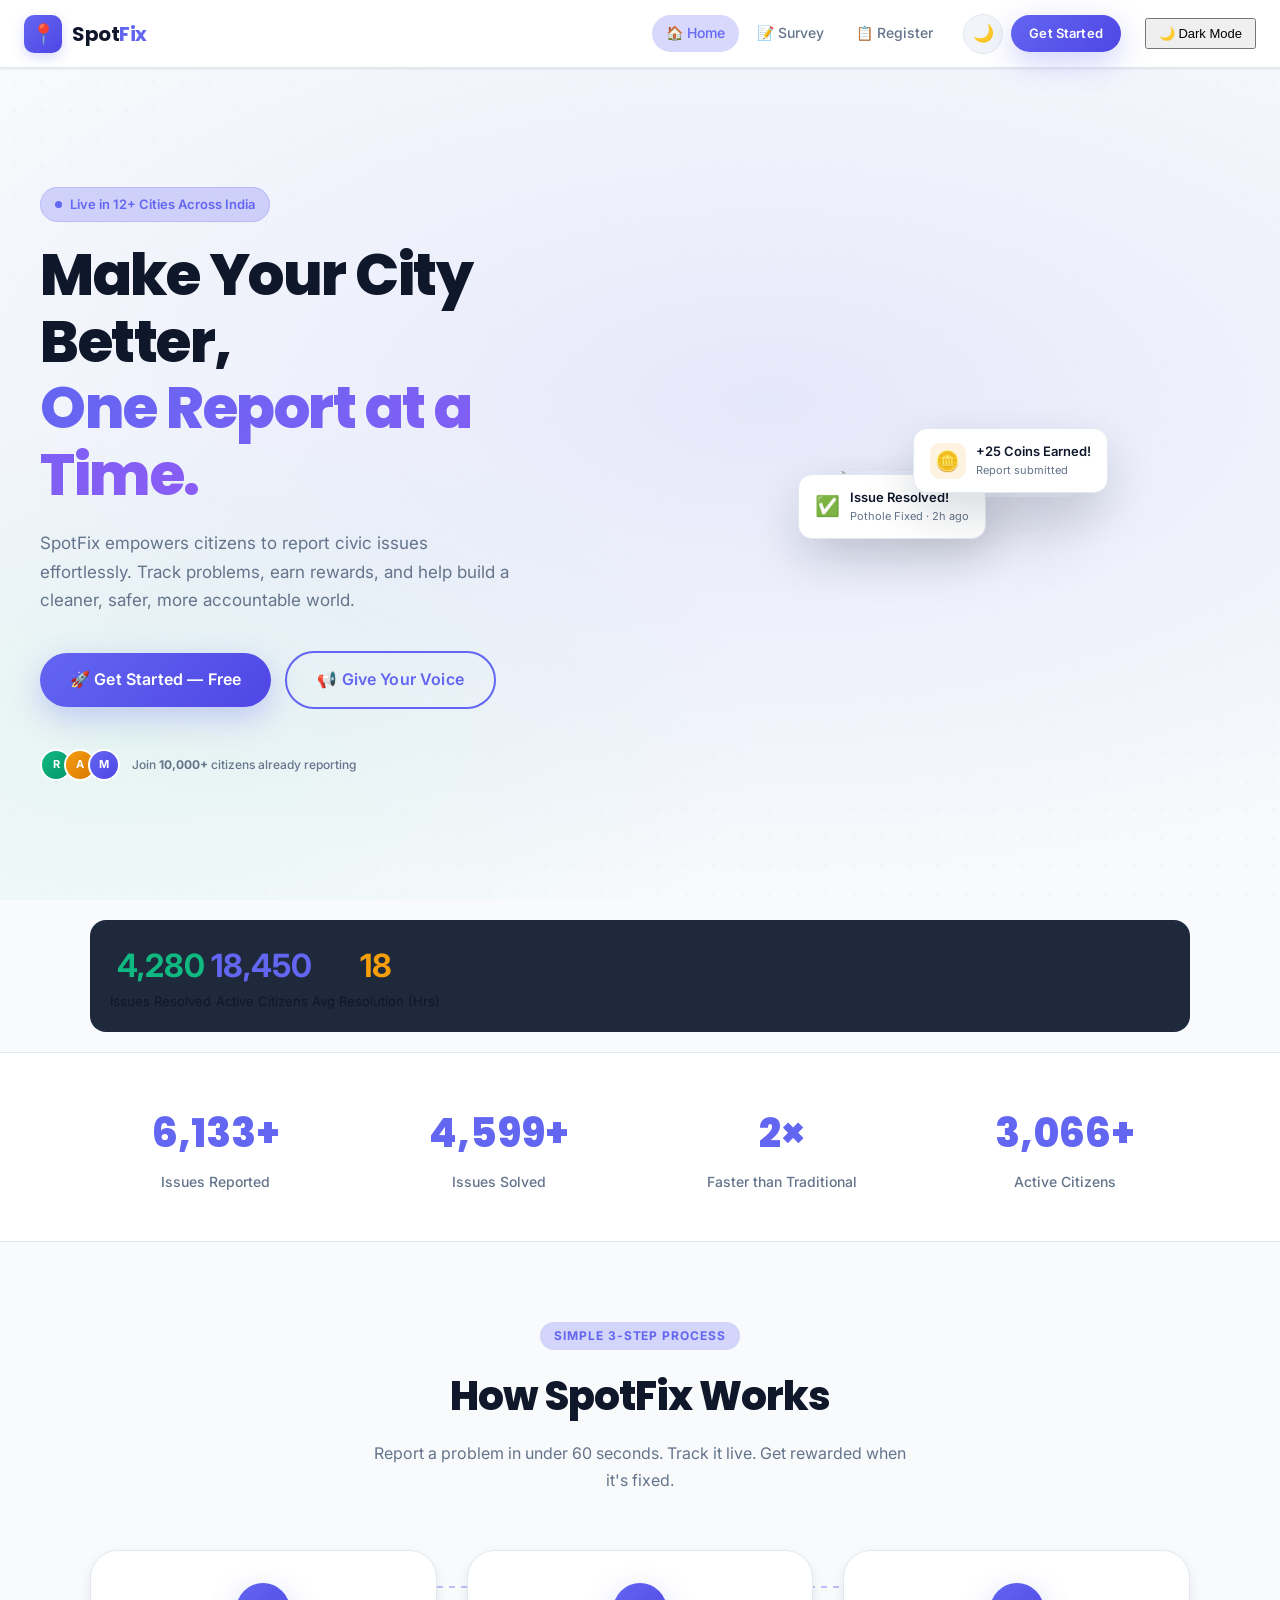
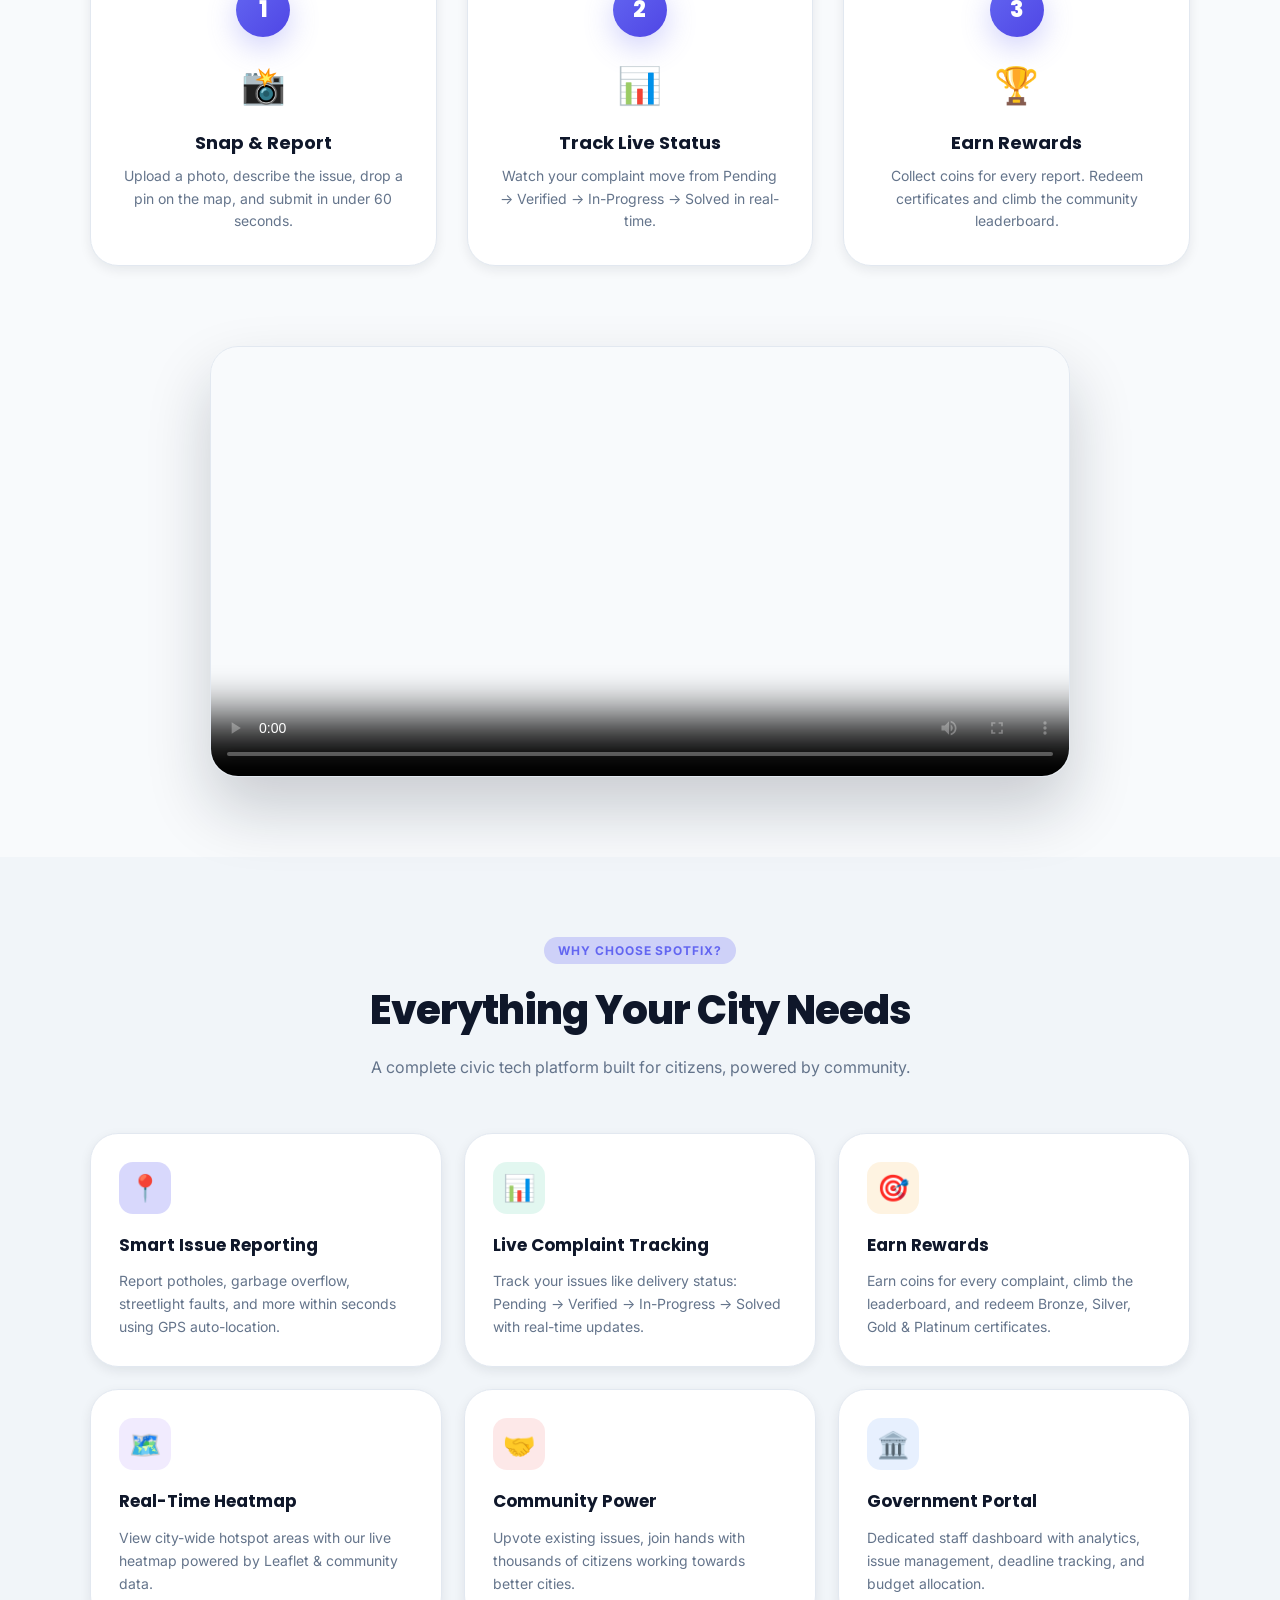
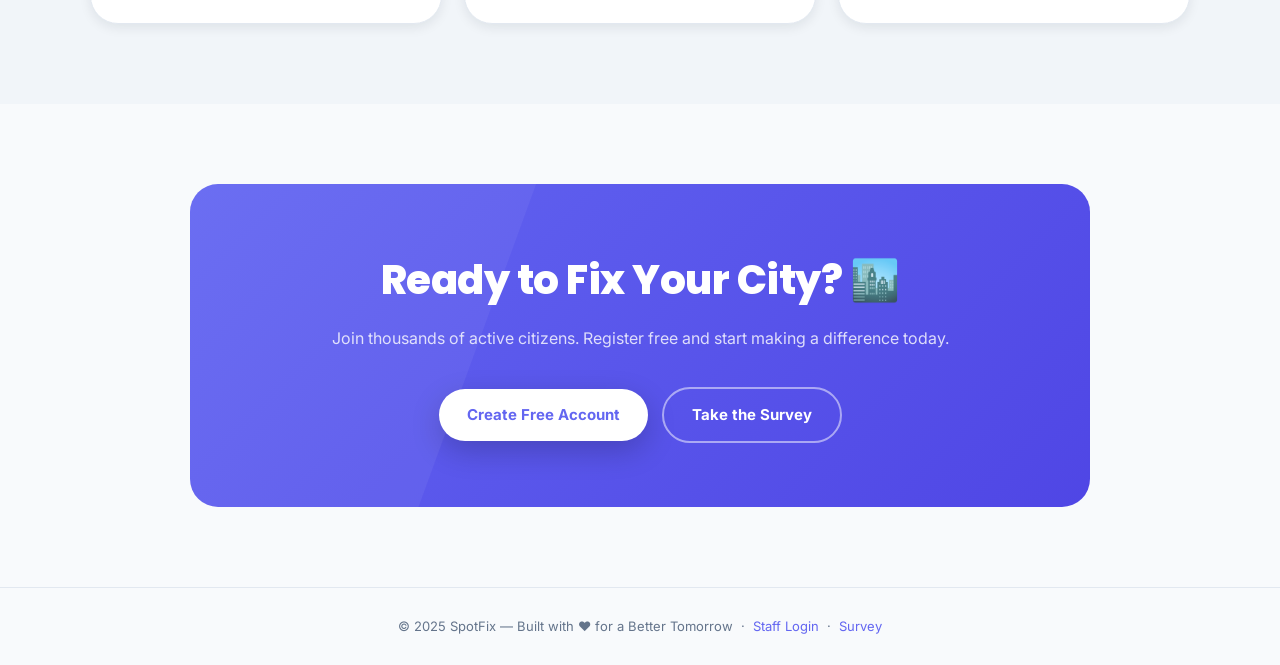
==== spotfix/index.html @ 9baadadb "feat(components): link components.css across main portal pages" ====
<!DOCTYPE html>
<html lang="en" data-theme="light">
<head>
<meta charset="UTF-8">
<meta name="viewport" content="width=device-width, initial-scale=1.0">
<title>SpotFix – Together We Fix Our City</title>
<meta name="description" content="SpotFix empowers citizens to report civic issues, track progress, earn rewards, and help build a cleaner, safer, more accountable city.">
<link rel="stylesheet" href="style.css">
<style>
/* ===== LANDING PAGE SPECIFIC ===== */

/* Hero */
.hero {
  min-height: calc(100vh - var(--nav-h));
  display: flex;
  align-items: center;
  position: relative;
  overflow: hidden;
  padding: 60px 24px;
}

.hero-bg {
  position: absolute;
  inset: 0;
  background: radial-gradient(ellipse 80% 60% at 60% 40%, rgba(99,102,241,0.12), transparent),
              radial-gradient(ellipse 50% 40% at 10% 80%, rgba(16,185,129,0.08), transparent);
  pointer-events: none;
}

.hero-grid-dots {
  position: absolute;
  inset: 0;
  background-image: radial-gradient(var(--border) 1px, transparent 1px);
  background-size: 28px 28px;
  opacity: 0.5;
  pointer-events: none;
}

.hero-inner {
  max-width: 1200px;
  margin: 0 auto;
  display: grid;
  grid-template-columns: 1fr 1fr;
  gap: 60px;
  align-items: center;
  width: 100%;
  position: relative;
  z-index: 1;
}

.hero-badge {
  display: inline-flex;
  align-items: center;
  gap: 8px;
  padding: 6px 14px;
  border-radius: var(--r-full);
  background: var(--primary-glow);
  color: var(--primary);
  font-size: 13px;
  font-weight: 600;
  margin-bottom: 20px;
  border: 1px solid rgba(99,102,241,0.2);
}

.hero-badge .dot {
  width: 7px;
  height: 7px;
  border-radius: 50%;
  background: var(--primary);
  animation: pulse-ring 2s infinite;
}

.hero-title {
  font-family: 'Poppins', sans-serif;
  font-size: clamp(36px, 5vw, 58px);
  font-weight: 800;
  line-height: 1.15;
  color: var(--text);
  letter-spacing: -1.5px;
  margin-bottom: 20px;
}

.hero-title .highlight {
  background: linear-gradient(135deg, var(--primary), #8b5cf6);
  -webkit-background-clip: text;
  -webkit-text-fill-color: transparent;
  background-clip: text;
}

.hero-desc {
  font-size: 17px;
  color: var(--text-muted);
  line-height: 1.7;
  max-width: 480px;
  margin-bottom: 36px;
}

.hero-actions {
  display: flex;
  align-items: center;
  gap: 14px;
  flex-wrap: wrap;
}

.hero-social {
  display: flex;
  align-items: center;
  gap: 12px;
  margin-top: 40px;
}

.hero-social-label {
  font-size: 12px;
  color: var(--text-muted);
  font-weight: 500;
}

.hero-avatars {
  display: flex;
}

.hero-avatars span {
  width: 32px;
  height: 32px;
  border-radius: 50%;
  border: 2px solid var(--card);
  background: linear-gradient(135deg, var(--primary), #8b5cf6);
  margin-left: -8px;
  display: flex;
  align-items: center;
  justify-content: center;
  font-size: 11px;
  font-weight: 700;
  color: white;
}

.hero-avatars span:first-child { margin-left: 0; background: linear-gradient(135deg, #10b981, #059669); }
.hero-avatars span:nth-child(2) { background: linear-gradient(135deg, #f59e0b, #d97706); }
.hero-avatars span:nth-child(3) { background: linear-gradient(135deg, var(--primary), #4f46e5); }

/* Hero Visual */
.hero-visual {
  display: flex;
  align-items: center;
  justify-content: center;
  position: relative;
}

.hero-img-wrap {
  animation: float 5s ease-in-out infinite;
  position: relative;
}

.hero-img-wrap img {
  width: 100%;
  max-width: 420px;
  border-radius: var(--r-xl);
  box-shadow: var(--shadow-xl);
  display: block;
}

.hero-card-float {
  position: absolute;
  background: var(--card);
  border-radius: var(--r-md);
  padding: 12px 16px;
  box-shadow: var(--shadow-lg);
  border: 1px solid var(--border);
  display: flex;
  align-items: center;
  gap: 10px;
  font-size: 13px;
  font-weight: 600;
  color: var(--text);
  white-space: nowrap;
}

.hero-card-float.card-1 {
  top: 12%;
  left: -14%;
  animation: float 4s ease-in-out infinite 0.5s;
}

.hero-card-float.card-2 {
  bottom: 16%;
  right: -12%;
  animation: float 4.5s ease-in-out infinite 1s;
}

.hero-card-float .badge-dot {
  width: 8px;
  height: 8px;
  border-radius: 50%;
}

/* Stats Band */
.stats-band {
  background: var(--card);
  border-top: 1px solid var(--border);
  border-bottom: 1px solid var(--border);
  padding: 48px 24px;
}

.stats-band-inner {
  max-width: 1100px;
  margin: 0 auto;
  display: grid;
  grid-template-columns: repeat(4, 1fr);
  gap: 32px;
  text-align: center;
}

.stat-item h2 {
  font-family: 'Poppins', sans-serif;
  font-size: 40px;
  font-weight: 800;
  color: var(--primary);
  margin-bottom: 6px;
}

.stat-item p {
  font-size: 14px;
  color: var(--text-muted);
  font-weight: 500;
}

/* How It Works */
.section {
  padding: 80px 24px;
}

.section-inner {
  max-width: 1100px;
  margin: 0 auto;
}

.section-tag {
  display: inline-block;
  padding: 4px 14px;
  background: var(--primary-glow);
  color: var(--primary);
  font-size: 12px;
  font-weight: 700;
  text-transform: uppercase;
  letter-spacing: 0.08em;
  border-radius: var(--r-full);
  margin-bottom: 14px;
}

.section-title {
  font-family: 'Poppins', sans-serif;
  font-size: clamp(28px, 4vw, 40px);
  font-weight: 800;
  color: var(--text);
  letter-spacing: -1px;
  margin-bottom: 12px;
}

.section-sub {
  font-size: 16px;
  color: var(--text-muted);
  max-width: 540px;
  line-height: 1.7;
}

/* Steps */
.steps-grid {
  display: grid;
  grid-template-columns: repeat(3, 1fr);
  gap: 30px;
  margin-top: 56px;
  position: relative;
}

.steps-grid::before {
  content: '';
  position: absolute;
  top: 36px;
  left: calc(16.66% + 20px);
  right: calc(16.66% + 20px);
  height: 2px;
  background: repeating-linear-gradient(90deg, var(--primary) 0, var(--primary) 6px, transparent 6px, transparent 12px);
  opacity: 0.4;
}

.step-card {
  background: var(--card);
  border: 1px solid var(--border);
  border-radius: var(--r-xl);
  padding: 32px 28px;
  text-align: center;
  box-shadow: var(--shadow-sm);
  position: relative;
  transition: all var(--normal) var(--ease);
}

.step-card:hover {
  transform: translateY(-6px);
  box-shadow: var(--shadow-md);
  border-color: var(--primary);
}

.step-num {
  width: 54px;
  height: 54px;
  border-radius: 50%;
  background: linear-gradient(135deg, var(--primary), var(--primary-dark));
  color: white;
  font-family: 'Poppins', sans-serif;
  font-size: 22px;
  font-weight: 800;
  display: flex;
  align-items: center;
  justify-content: center;
  margin: 0 auto 20px;
  box-shadow: var(--shadow-primary);
}

.step-icon {
  font-size: 36px;
  margin-bottom: 14px;
}

.step-card h3 {
  font-family: 'Poppins', sans-serif;
  font-size: 18px;
  font-weight: 700;
  color: var(--text);
  margin-bottom: 8px;
}

.step-card p {
  font-size: 14px;
  color: var(--text-muted);
  line-height: 1.6;
}

/* Features */
.features-bg {
  background: var(--bg-2);
}

.features-grid {
  display: grid;
  grid-template-columns: repeat(3, 1fr);
  gap: 22px;
  margin-top: 52px;
}

.feature-card {
  background: var(--card);
  border: 1px solid var(--border);
  border-radius: var(--r-xl);
  padding: 28px;
  box-shadow: var(--shadow-sm);
  transition: all var(--normal) var(--ease);
}

.feature-card:hover {
  transform: translateY(-4px);
  box-shadow: var(--shadow-md);
  border-color: var(--primary);
}

.feature-icon {
  width: 52px;
  height: 52px;
  border-radius: var(--r-md);
  display: flex;
  align-items: center;
  justify-content: center;
  font-size: 26px;
  margin-bottom: 18px;
  background: var(--primary-glow);
}

.feature-card:nth-child(2) .feature-icon { background: var(--success-bg); }
.feature-card:nth-child(3) .feature-icon { background: var(--warning-bg); }
.feature-card:nth-child(4) .feature-icon { background: rgba(139,92,246,0.12); }
.feature-card:nth-child(5) .feature-icon { background: var(--danger-bg); }
.feature-card:nth-child(6) .feature-icon { background: var(--info-bg); }

.feature-card h3 {
  font-family: 'Poppins', sans-serif;
  font-size: 17px;
  font-weight: 700;
  color: var(--text);
  margin-bottom: 10px;
}

.feature-card p {
  font-size: 14px;
  color: var(--text-muted);
  line-height: 1.65;
}

/* CTA Section */
.cta-section {
  padding: 80px 24px;
}

.cta-box {
  max-width: 900px;
  margin: 0 auto;
  background: linear-gradient(135deg, var(--primary), var(--primary-dark));
  border-radius: var(--r-xl);
  padding: 64px 48px;
  text-align: center;
  position: relative;
  overflow: hidden;
}

.cta-box::before {
  content: '';
  position: absolute;
  top: -50%;
  left: -30%;
  width: 60%;
  height: 200%;
  background: rgba(255,255,255,0.05);
  transform: rotate(20deg);
}

.cta-box h2 {
  font-family: 'Poppins', sans-serif;
  font-size: clamp(26px, 4vw, 40px);
  font-weight: 800;
  color: white;
  margin-bottom: 14px;
  letter-spacing: -0.5px;
}

.cta-box p {
  font-size: 16px;
  color: rgba(255,255,255,0.8);
  margin-bottom: 36px;
}

.cta-btns {
  display: flex;
  align-items: center;
  justify-content: center;
  gap: 14px;
  flex-wrap: wrap;
}

.cta-btn-white {
  background: white;
  color: var(--primary);
  padding: 14px 28px;
  border-radius: var(--r-full);
  font-size: 15px;
  font-weight: 700;
  text-decoration: none;
  transition: all var(--normal) var(--ease);
  box-shadow: 0 10px 30px rgba(0,0,0,0.2);
}

.cta-btn-white:hover {
  transform: translateY(-3px);
  box-shadow: 0 16px 40px rgba(0,0,0,0.3);
}

.cta-btn-outline-white {
  background: transparent;
  color: white;
  padding: 14px 28px;
  border-radius: var(--r-full);
  font-size: 15px;
  font-weight: 700;
  text-decoration: none;
  border: 2px solid rgba(255,255,255,0.5);
  transition: all var(--normal) var(--ease);
}

.cta-btn-outline-white:hover {
  background: rgba(255,255,255,0.15);
  border-color: white;
  transform: translateY(-3px);
}

/* Video section */
.video-section {
  padding: 0 24px 80px;
}

.video-wrap {
  max-width: 860px;
  margin: 0 auto;
  border-radius: var(--r-xl);
  overflow: hidden;
  box-shadow: var(--shadow-xl);
  border: 1px solid var(--border);
  position: relative;
}

.video-wrap video {
  width: 100%;
  display: block;
}

@media (max-width: 900px) {
  .hero-inner { grid-template-columns: 1fr; gap: 40px; text-align: center; }
  .hero-desc { margin: 0 auto 36px; }
  .hero-actions { justify-content: center; }
  .hero-social { justify-content: center; }
  .hero-card-float { display: none; }
  .stats-band-inner { grid-template-columns: repeat(2, 1fr); }
  .steps-grid { grid-template-columns: 1fr; }
  .steps-grid::before { display: none; }
  .features-grid { grid-template-columns: 1fr 1fr; }
  .cta-box { padding: 40px 24px; }
}

@media (max-width: 600px) {
  .stats-band-inner { grid-template-columns: 1fr 1fr; gap: 20px; }
  .features-grid { grid-template-columns: 1fr; }
  .section { padding: 56px 16px; }
}
</style>
  <link rel="stylesheet" href="assets/css/toast.css">
  <link rel="stylesheet" href="assets/css/components.css">
</head>
<body>

<!-- ========== NAVBAR ========== -->
<nav class="sf-nav">
  <a href="index.html" class="sf-nav__logo">
    <div class="sf-nav__logo-icon">📍</div>
    <div class="sf-nav__logo-text">Spot<span>Fix</span></div>
  </a>

  <ul class="sf-nav__links">
    <li><a href="index.html" class="active">🏠 Home</a></li>
    <li><a href="survey.html">📝 Survey</a></li>
    <li><a href="registration.html">📋 Register</a></li>
  </ul>

  <div class="sf-nav__actions">
    <button class="sf-nav__theme" onclick="toggleTheme()" title="Toggle dark mode" id="themeBtn">🌙</button>
    <a href="registration.html" class="sf-btn sf-btn-primary" style="padding:8px 18px;font-size:13px;">Get Started</a>
  </div>

  <button class="sf-nav__hamburger" onclick="toggleMobileNav()" id="hamburger">
    <span></span><span></span><span></span>
  </button>
<button id="spotfix-theme-btn" class="btn btn-ghost" style="padding:6px 12px; font-size:13px; margin-left:8px;" aria-label="Toggle theme">🌙 Dark Mode</button>
</nav>

<div class="sf-mobile-nav" id="mobileNav">
  <a href="index.html">🏠 Home</a>
  <a href="survey.html">📝 Survey</a>
  <a href="registration.html">📋 Register</a>
  <a href="staff_login.html">👨‍💼 Staff Login</a>
</div>

<!-- ========== HERO ========== -->
<section class="hero">
  <div class="hero-bg"></div>
  <div class="hero-grid-dots"></div>

  <div class="hero-inner">
    <div class="hero-text sf-anim-slide">
      <div class="hero-badge">
        <span class="dot"></span>
        Live in 12+ Cities Across India
      </div>

      <h1 class="hero-title">
        Make Your City Better,<br>
        <span class="highlight">One Report at a Time.</span>
      </h1>

      <p class="hero-desc">
        SpotFix empowers citizens to report civic issues effortlessly.
        Track problems, earn rewards, and help build a cleaner, safer,
        more accountable world.
      </p>

      <div class="hero-actions">
        <a href="registration.html" class="sf-btn sf-btn-primary sf-btn-lg">
          🚀 Get Started — Free
        </a>
        <a href="survey.html" class="sf-btn sf-btn-outline sf-btn-lg">
          📢 Give Your Voice
        </a>
      </div>

      <div class="hero-social">
        <div class="hero-avatars">
          <span>R</span><span>A</span><span>M</span>
        </div>
        <span class="hero-social-label">Join <b>10,000+</b> citizens already reporting</span>
      </div>
    </div>

    <div class="hero-visual sf-anim-fade">
      <div class="hero-img-wrap">
        <img src="logo.png" alt="SpotFix – Civic Issue Reporting">

        <div class="hero-card-float card-1">
          <span style="font-size:20px">✅</span>
          <div>
            <div>Issue Resolved!</div>
            <div style="font-size:11px;color:var(--text-muted);font-weight:400">Pothole Fixed · 2h ago</div>
          </div>
        </div>

        <div class="hero-card-float card-2">
          <div style="background:var(--warning-bg);width:36px;height:36px;border-radius:10px;display:flex;align-items:center;justify-content:center;font-size:20px">🪙</div>
          <div>
            <div>+25 Coins Earned!</div>
            <div style="font-size:11px;color:var(--text-muted);font-weight:400">Report submitted</div>
          </div>
        </div>
      </div>
    </div>
  </div>
</section>

  <div style="background:var(--card-bg, #1e293b); color:var(--text, #fff); padding:20px; border-radius:16px; margin:20px auto; max-width:1100px; display:flex; justify:space-around; text-align:center;">
    <div><h3 id="stat-fixed-count" style="font-size:32px; color:#10b981; margin:0;">0</h3><p style="margin:0; font-size:13px;">Issues Resolved</p></div>
    <div><h3 id="stat-active-users" style="font-size:32px; color:#6366f1; margin:0;">0</h3><p style="margin:0; font-size:13px;">Active Citizens</p></div>
    <div><h3 id="stat-avg-hours" style="font-size:32px; color:#f59e0b; margin:0;">0</h3><p style="margin:0; font-size:13px;">Avg Resolution (Hrs)</p></div>
  </div>

<!-- ========== STATS BAND ========== -->
<div class="stats-band">
  <div class="stats-band-inner">
    <div class="stat-item">
      <h2 id="ctr1">0+</h2>
      <p>Issues Reported</p>
    </div>
    <div class="stat-item">
      <h2 id="ctr2">0+</h2>
      <p>Issues Solved</p>
    </div>
    <div class="stat-item">
      <h2 id="ctr3">0×</h2>
      <p>Faster than Traditional</p>
    </div>
    <div class="stat-item">
      <h2 id="ctr4">0+</h2>
      <p>Active Citizens</p>
    </div>
  </div>
</div>

<!-- ========== HOW IT WORKS ========== -->
<section class="section">
  <div class="section-inner">
    <div class="text-center mb-8">
      <span class="section-tag">Simple 3-Step Process</span>
      <h2 class="section-title" style="text-align:center">How SpotFix Works</h2>
      <p class="section-sub" style="margin:0 auto;text-align:center">Report a problem in under 60 seconds. Track it live. Get rewarded when it's fixed.</p>
    </div>

    <div class="steps-grid sf-stagger">
      <div class="step-card sf-anim-slide">
        <div class="step-num">1</div>
        <div class="step-icon">📸</div>
        <h3>Snap & Report</h3>
        <p>Upload a photo, describe the issue, drop a pin on the map, and submit in under 60 seconds.</p>
      </div>
      <div class="step-card sf-anim-slide">
        <div class="step-num">2</div>
        <div class="step-icon">📊</div>
        <h3>Track Live Status</h3>
        <p>Watch your complaint move from Pending → Verified → In-Progress → Solved in real-time.</p>
      </div>
      <div class="step-card sf-anim-slide">
        <div class="step-num">3</div>
        <div class="step-icon">🏆</div>
        <h3>Earn Rewards</h3>
        <p>Collect coins for every report. Redeem certificates and climb the community leaderboard.</p>
      </div>
    </div>
  </div>
</section>

<!-- ========== VIDEO ========== -->
<div class="video-section">
  <div class="video-wrap">
    <video src="video.mp4" controls poster="logo.png"></video>
  </div>
</div>

<!-- ========== FEATURES ========== -->
<section class="section features-bg">
  <div class="section-inner">
    <div class="text-center mb-8">
      <span class="section-tag">Why Choose SpotFix?</span>
      <h2 class="section-title" style="text-align:center">Everything Your City Needs</h2>
      <p class="section-sub" style="margin:0 auto;text-align:center">A complete civic tech platform built for citizens, powered by community.</p>
    </div>

    <div class="features-grid sf-stagger">
      <div class="feature-card sf-anim-slide">
        <div class="feature-icon">📍</div>
        <h3>Smart Issue Reporting</h3>
        <p>Report potholes, garbage overflow, streetlight faults, and more within seconds using GPS auto-location.</p>
      </div>
      <div class="feature-card sf-anim-slide">
        <div class="feature-icon">📊</div>
        <h3>Live Complaint Tracking</h3>
        <p>Track your issues like delivery status: Pending → Verified → In-Progress → Solved with real-time updates.</p>
      </div>
      <div class="feature-card sf-anim-slide">
        <div class="feature-icon">🎯</div>
        <h3>Earn Rewards</h3>
        <p>Earn coins for every complaint, climb the leaderboard, and redeem Bronze, Silver, Gold & Platinum certificates.</p>
      </div>
      <div class="feature-card sf-anim-slide">
        <div class="feature-icon">🗺️</div>
        <h3>Real-Time Heatmap</h3>
        <p>View city-wide hotspot areas with our live heatmap powered by Leaflet & community data.</p>
      </div>
      <div class="feature-card sf-anim-slide">
        <div class="feature-icon">🤝</div>
        <h3>Community Power</h3>
        <p>Upvote existing issues, join hands with thousands of citizens working towards better cities.</p>
      </div>
      <div class="feature-card sf-anim-slide">
        <div class="feature-icon">🏛️</div>
        <h3>Government Portal</h3>
        <p>Dedicated staff dashboard with analytics, issue management, deadline tracking, and budget allocation.</p>
      </div>
    </div>
  </div>
</section>

<!-- ========== CTA ========== -->
<section class="cta-section">
  <div class="cta-box">
    <h2>Ready to Fix Your City? 🏙️</h2>
    <p>Join thousands of active citizens. Register free and start making a difference today.</p>
    <div class="cta-btns">
      <a href="registration.html" class="cta-btn-white">Create Free Account</a>
      <a href="survey.html" class="cta-btn-outline-white">Take the Survey</a>
    </div>
  </div>
</section>

<!-- ========== FOOTER ========== -->
<footer class="sf-footer">
  <p>© 2025 SpotFix — Built with ❤️ for a Better Tomorrow &nbsp;·&nbsp;
  <a href="staff_login.html">Staff Login</a> &nbsp;·&nbsp;
  <a href="survey.html">Survey</a>
  </p>
</footer>

<!-- ========== TOAST CONTAINER ========== -->
<div id="sf-toast-container"></div>

<script>
/* ---- Theme ---- */
(function() {
  const saved = localStorage.getItem('sf_theme') || 'light';
  document.documentElement.setAttribute('data-theme', saved);
  document.getElementById('themeBtn').textContent = saved === 'dark' ? '☀️' : '🌙';
})();

function toggleTheme() {
  const html = document.documentElement;
  const current = html.getAttribute('data-theme');
  const next = current === 'dark' ? 'light' : 'dark';
  html.setAttribute('data-theme', next);
  localStorage.setItem('sf_theme', next);
  document.getElementById('themeBtn').textContent = next === 'dark' ? '☀️' : '🌙';
}

/* ---- Mobile Nav ---- */
function toggleMobileNav() {
  document.getElementById('mobileNav').classList.toggle('open');
}

/* ---- Animated Counter ---- */
function animateCount(el, target, suffix, duration = 1800) {
  let start = 0;
  const step = target / (duration / 16);
  const timer = setInterval(() => {
    start += step;
    if (start >= target) { start = target; clearInterval(timer); }
    el.textContent = Math.floor(start).toLocaleString() + suffix;
  }, 16);
}

const targets = [
  { id: 'ctr1', val: 10000, suffix: '+' },
  { id: 'ctr2', val: 7500,  suffix: '+' },
  { id: 'ctr3', val: 3.5,   suffix: '×' },
  { id: 'ctr4', val: 5000,  suffix: '+' },
];

const observer = new IntersectionObserver(entries => {
  entries.forEach(e => {
    if (e.isIntersecting) {
      targets.forEach(t => {
        const el = document.getElementById(t.id);
        if (el) animateCount(el, t.val, t.suffix);
      });
      observer.disconnect();
    }
  });
}, { threshold: 0.3 });

const statsEl = document.querySelector('.stats-band');
if (statsEl) observer.observe(statsEl);
</script>
  <script src="assets/js/toast.js"></script>
  <script src="assets/js/theme-toggle.js"></script>
  <script src="assets/js/analytics-widget.js"></script>
</body>
</html>
---- spotfix/style.css ----
/* ============================================================
   SPOTFIX — GLOBAL DESIGN SYSTEM
   style.css — shared across ALL pages
   ============================================================ */

/* ---------- GOOGLE FONTS ---------- */
@import url('https://fonts.googleapis.com/css2?family=Inter:wght@300;400;500;600;700;800&family=Poppins:wght@400;600;700;800&display=swap');

/* ---------- DESIGN TOKENS ---------- */
:root {
  /* Brand Colors */
  --primary: #6366f1;
  --primary-dark: #4f46e5;
  --primary-light: #818cf8;
  --primary-glow: rgba(99, 102, 241, 0.25);

  /* Semantic Colors */
  --success: #10b981;
  --success-bg: rgba(16,185,129,0.12);
  --warning: #f59e0b;
  --warning-bg: rgba(245,158,11,0.12);
  --danger: #ef4444;
  --danger-bg: rgba(239,68,68,0.12);
  --info: #3b82f6;
  --info-bg: rgba(59,130,246,0.12);

  /* Status Colors */
  --status-pending: #f59e0b;
  --status-verified: #3b82f6;
  --status-inprogress: #8b5cf6;
  --status-solved: #10b981;

  /* Light Mode Surfaces */
  --bg: #f8fafc;
  --bg-2: #f1f5f9;
  --card: #ffffff;
  --card-2: #f8fafc;
  --border: #e2e8f0;
  --border-2: #cbd5e1;

  /* Light Mode Text */
  --text: #0f172a;
  --text-2: #334155;
  --text-muted: #64748b;
  --text-subtle: #94a3b8;

  /* Shadows */
  --shadow-xs: 0 1px 3px rgba(15,23,42,0.06), 0 1px 2px rgba(15,23,42,0.04);
  --shadow-sm: 0 4px 12px rgba(15,23,42,0.08);
  --shadow-md: 0 8px 24px rgba(15,23,42,0.12);
  --shadow-lg: 0 20px 48px rgba(15,23,42,0.16);
  --shadow-xl: 0 32px 64px rgba(15,23,42,0.2);
  --shadow-primary: 0 10px 30px rgba(99,102,241,0.3);

  /* Border Radius */
  --r-sm: 8px;
  --r-md: 14px;
  --r-lg: 20px;
  --r-xl: 28px;
  --r-full: 9999px;

  /* Spacing */
  --nav-h: 68px;

  /* Transitions */
  --ease: cubic-bezier(0.4, 0, 0.2, 1);
  --fast: 150ms;
  --normal: 250ms;
  --slow: 400ms;
}

/* ---------- DARK MODE TOKENS ---------- */
[data-theme="dark"] {
  --bg: #0f172a;
  --bg-2: #1e293b;
  --card: #1e293b;
  --card-2: #263244;
  --border: #334155;
  --border-2: #475569;

  --text: #f1f5f9;
  --text-2: #e2e8f0;
  --text-muted: #94a3b8;
  --text-subtle: #64748b;

  --shadow-xs: 0 1px 3px rgba(0,0,0,0.3);
  --shadow-sm: 0 4px 12px rgba(0,0,0,0.4);
  --shadow-md: 0 8px 24px rgba(0,0,0,0.5);
  --shadow-lg: 0 20px 48px rgba(0,0,0,0.6);
  --shadow-xl: 0 32px 64px rgba(0,0,0,0.7);
}

/* ---------- RESET & BASE ---------- */
*, *::before, *::after {
  box-sizing: border-box;
  margin: 0;
  padding: 0;
}

html {
  scroll-behavior: smooth;
}

body {
  font-family: 'Inter', sans-serif;
  background: var(--bg);
  color: var(--text);
  line-height: 1.6;
  transition: background var(--normal) var(--ease), color var(--normal) var(--ease);
  -webkit-font-smoothing: antialiased;
}

/* ---------- NAVBAR ---------- */
.sf-nav {
  position: sticky;
  top: 0;
  z-index: 900;
  height: var(--nav-h);
  background: var(--card);
  border-bottom: 1px solid var(--border);
  box-shadow: var(--shadow-xs);
  display: flex;
  align-items: center;
  padding: 0 24px;
  gap: 16px;
  backdrop-filter: blur(12px);
  transition: background var(--normal) var(--ease);
}

.sf-nav__logo {
  display: flex;
  align-items: center;
  gap: 10px;
  text-decoration: none;
  flex-shrink: 0;
}

.sf-nav__logo-icon {
  width: 38px;
  height: 38px;
  background: linear-gradient(135deg, var(--primary), var(--primary-dark));
  border-radius: 10px;
  display: flex;
  align-items: center;
  justify-content: center;
  font-size: 20px;
  color: white;
  box-shadow: 0 4px 12px var(--primary-glow);
}

.sf-nav__logo-text {
  font-family: 'Poppins', sans-serif;
  font-weight: 700;
  font-size: 20px;
  color: var(--text);
  letter-spacing: -0.5px;
}

.sf-nav__logo-text span {
  color: var(--primary);
}

.sf-nav__links {
  display: flex;
  align-items: center;
  gap: 4px;
  margin-left: auto;
  list-style: none;
}

.sf-nav__links a {
  display: flex;
  align-items: center;
  gap: 6px;
  padding: 7px 14px;
  border-radius: var(--r-full);
  text-decoration: none;
  font-size: 14px;
  font-weight: 500;
  color: var(--text-muted);
  transition: all var(--normal) var(--ease);
  white-space: nowrap;
}

.sf-nav__links a:hover {
  background: var(--bg-2);
  color: var(--text);
}

.sf-nav__links a.active {
  background: var(--primary-glow);
  color: var(--primary);
}

.sf-nav__actions {
  display: flex;
  align-items: center;
  gap: 8px;
  flex-shrink: 0;
}

/* Notification Bell */
.sf-nav__bell {
  position: relative;
  width: 40px;
  height: 40px;
  border-radius: var(--r-full);
  background: var(--bg-2);
  border: 1px solid var(--border);
  display: flex;
  align-items: center;
  justify-content: center;
  cursor: pointer;
  font-size: 17px;
  transition: all var(--normal) var(--ease);
}

.sf-nav__bell:hover {
  background: var(--border);
}

.sf-nav__badge {
  position: absolute;
  top: -4px;
  right: -4px;
  width: 18px;
  height: 18px;
  background: var(--danger);
  border-radius: var(--r-full);
  font-size: 10px;
  font-weight: 700;
  color: white;
  display: flex;
  align-items: center;
  justify-content: center;
  border: 2px solid var(--card);
}

/* Dark Mode Toggle */
.sf-nav__theme {
  width: 40px;
  height: 40px;
  border-radius: var(--r-full);
  background: var(--bg-2);
  border: 1px solid var(--border);
  display: flex;
  align-items: center;
  justify-content: center;
  cursor: pointer;
  font-size: 17px;
  transition: all var(--normal) var(--ease);
}

.sf-nav__theme:hover {
  background: var(--border);
}

/* Avatar */
.sf-nav__avatar {
  width: 38px;
  height: 38px;
  border-radius: var(--r-full);
  background: linear-gradient(135deg, var(--primary), var(--primary-dark));
  display: flex;
  align-items: center;
  justify-content: center;
  font-size: 15px;
  font-weight: 700;
  color: white;
  cursor: pointer;
  border: 2px solid var(--border);
  transition: all var(--normal) var(--ease);
}

.sf-nav__avatar:hover {
  border-color: var(--primary);
  transform: scale(1.05);
}

/* Mobile hamburger */
.sf-nav__hamburger {
  display: none;
  width: 40px;
  height: 40px;
  border-radius: var(--r-md);
  background: var(--bg-2);
  border: 1px solid var(--border);
  align-items: center;
  justify-content: center;
  cursor: pointer;
  font-size: 20px;
  flex-direction: column;
  gap: 5px;
  padding: 9px;
}

.sf-nav__hamburger span {
  display: block;
  width: 100%;
  height: 2px;
  background: var(--text);
  border-radius: 2px;
  transition: all var(--normal) var(--ease);
}

/* Mobile nav drawer */
.sf-mobile-nav {
  display: none;
  flex-direction: column;
  position: fixed;
  top: var(--nav-h);
  left: 0; right: 0;
  background: var(--card);
  border-bottom: 1px solid var(--border);
  padding: 12px 16px;
  z-index: 850;
  box-shadow: var(--shadow-md);
}

.sf-mobile-nav.open {
  display: flex;
}

.sf-mobile-nav a {
  display: flex;
  align-items: center;
  gap: 10px;
  padding: 12px 14px;
  border-radius: var(--r-md);
  text-decoration: none;
  font-size: 15px;
  font-weight: 500;
  color: var(--text-2);
  transition: all var(--fast) var(--ease);
}

.sf-mobile-nav a:hover {
  background: var(--bg-2);
  color: var(--primary);
}

/* ---------- LAYOUT HELPERS ---------- */
.sf-container {
  max-width: 1200px;
  margin: 0 auto;
  padding: 0 24px;
}

.sf-page {
  padding-top: 32px;
  padding-bottom: 64px;
  min-height: calc(100vh - var(--nav-h));
}

/* ---------- BUTTONS ---------- */
.sf-btn {
  display: inline-flex;
  align-items: center;
  justify-content: center;
  gap: 8px;
  padding: 10px 22px;
  border-radius: var(--r-full);
  font-family: 'Inter', sans-serif;
  font-size: 14px;
  font-weight: 600;
  text-decoration: none;
  border: none;
  cursor: pointer;
  transition: all var(--normal) var(--ease);
  white-space: nowrap;
  letter-spacing: 0.01em;
}

.sf-btn-primary {
  background: linear-gradient(135deg, var(--primary), var(--primary-dark));
  color: white;
  box-shadow: var(--shadow-primary);
}

.sf-btn-primary:hover {
  transform: translateY(-2px);
  box-shadow: 0 14px 36px rgba(99,102,241,0.4);
}

.sf-btn-outline {
  background: transparent;
  color: var(--primary);
  border: 2px solid var(--primary);
}

.sf-btn-outline:hover {
  background: var(--primary);
  color: white;
  transform: translateY(-2px);
}

.sf-btn-ghost {
  background: var(--bg-2);
  color: var(--text);
  border: 1px solid var(--border);
}

.sf-btn-ghost:hover {
  background: var(--border);
}

.sf-btn-success {
  background: linear-gradient(135deg, #10b981, #059669);
  color: white;
  box-shadow: 0 10px 28px rgba(16,185,129,0.3);
}

.sf-btn-success:hover {
  transform: translateY(-2px);
  box-shadow: 0 14px 36px rgba(16,185,129,0.4);
}

.sf-btn-danger {
  background: linear-gradient(135deg, #ef4444, #dc2626);
  color: white;
  box-shadow: 0 10px 28px rgba(239,68,68,0.3);
}

.sf-btn-sm {
  padding: 6px 14px;
  font-size: 12px;
}

.sf-btn-lg {
  padding: 14px 30px;
  font-size: 16px;
}

.sf-btn-icon {
  width: 40px;
  height: 40px;
  padding: 0;
  border-radius: var(--r-md);
  border: 1px solid var(--border);
  background: var(--card);
  color: var(--text-muted);
  cursor: pointer;
  display: flex;
  align-items: center;
  justify-content: center;
  font-size: 16px;
  transition: all var(--fast) var(--ease);
}

.sf-btn-icon:hover {
  background: var(--bg-2);
  color: var(--text);
}

/* ---------- CARDS ---------- */
.sf-card {
  background: var(--card);
  border: 1px solid var(--border);
  border-radius: var(--r-lg);
  box-shadow: var(--shadow-sm);
  transition: background var(--normal) var(--ease), border-color var(--normal) var(--ease);
  overflow: hidden;
}

.sf-card-body {
  padding: 24px;
}

.sf-card-hover:hover {
  box-shadow: var(--shadow-md);
  transform: translateY(-2px);
  border-color: var(--border-2);
}

/* Stat Cards */
.sf-stat-card {
  background: var(--card);
  border: 1px solid var(--border);
  border-radius: var(--r-lg);
  padding: 24px;
  box-shadow: var(--shadow-sm);
  display: flex;
  align-items: flex-start;
  gap: 16px;
  transition: all var(--normal) var(--ease);
}

.sf-stat-card:hover {
  box-shadow: var(--shadow-md);
  transform: translateY(-2px);
}

.sf-stat-icon {
  width: 52px;
  height: 52px;
  border-radius: var(--r-md);
  display: flex;
  align-items: center;
  justify-content: center;
  font-size: 24px;
  flex-shrink: 0;
}

.sf-stat-icon.primary { background: var(--primary-glow); }
.sf-stat-icon.success { background: var(--success-bg); }
.sf-stat-icon.warning { background: var(--warning-bg); }
.sf-stat-icon.danger  { background: var(--danger-bg); }
.sf-stat-icon.info    { background: var(--info-bg); }

.sf-stat-value {
  font-family: 'Poppins', sans-serif;
  font-size: 30px;
  font-weight: 800;
  line-height: 1;
  color: var(--text);
}

.sf-stat-label {
  font-size: 13px;
  color: var(--text-muted);
  margin-top: 4px;
  font-weight: 500;
}

/* ---------- FORMS ---------- */
.sf-form-group {
  display: flex;
  flex-direction: column;
  gap: 6px;
  margin-bottom: 18px;
}

.sf-label {
  font-size: 13px;
  font-weight: 600;
  color: var(--text-2);
  letter-spacing: 0.02em;
  text-transform: uppercase;
}

.sf-input,
.sf-select,
.sf-textarea {
  width: 100%;
  padding: 12px 16px;
  border-radius: var(--r-md);
  border: 1.5px solid var(--border);
  background: var(--card);
  color: var(--text);
  font-family: 'Inter', sans-serif;
  font-size: 15px;
  transition: all var(--normal) var(--ease);
  outline: none;
  appearance: none;
}

.sf-input::placeholder,
.sf-textarea::placeholder {
  color: var(--text-subtle);
}

.sf-input:focus,
.sf-select:focus,
.sf-textarea:focus {
  border-color: var(--primary);
  box-shadow: 0 0 0 3px var(--primary-glow);
  background: var(--card);
}

.sf-textarea {
  min-height: 100px;
  resize: vertical;
  line-height: 1.6;
}

.sf-select {
  background-image: url("data:image/svg+xml,%3Csvg xmlns='http://www.w3.org/2000/svg' width='16' height='16' fill='%2364748b' viewBox='0 0 16 16'%3E%3Cpath d='M7.247 11.14 2.451 5.658C1.885 5.013 2.345 4 3.204 4h9.592a1 1 0 0 1 .753 1.659l-4.796 5.48a1 1 0 0 1-1.506 0z'/%3E%3C/svg%3E");
  background-repeat: no-repeat;
  background-position: right 14px center;
  padding-right: 40px;
  cursor: pointer;
}

.sf-input-icon-wrap {
  position: relative;
}

.sf-input-icon-wrap .sf-icon {
  position: absolute;
  left: 14px;
  top: 50%;
  transform: translateY(-50%);
  font-size: 18px;
  color: var(--text-subtle);
  pointer-events: none;
}

.sf-input-icon-wrap .sf-input {
  padding-left: 44px;
}

.sf-input-err {
  border-color: var(--danger) !important;
}

.sf-err-msg {
  font-size: 12px;
  color: var(--danger);
  font-weight: 500;
}

/* ---------- STATUS BADGES ---------- */
.sf-badge {
  display: inline-flex;
  align-items: center;
  gap: 5px;
  padding: 4px 10px;
  border-radius: var(--r-full);
  font-size: 12px;
  font-weight: 600;
  letter-spacing: 0.03em;
}

.sf-badge::before {
  content: '';
  width: 6px;
  height: 6px;
  border-radius: 50%;
  background: currentColor;
  opacity: 0.8;
}

.sf-badge-pending {
  background: var(--warning-bg);
  color: #b45309;
}

[data-theme="dark"] .sf-badge-pending {
  color: #fbbf24;
}

.sf-badge-verified {
  background: var(--info-bg);
  color: #1d4ed8;
}

[data-theme="dark"] .sf-badge-verified {
  color: #60a5fa;
}

.sf-badge-inprogress {
  background: rgba(139,92,246,0.12);
  color: #6d28d9;
}

[data-theme="dark"] .sf-badge-inprogress {
  color: #a78bfa;
}

.sf-badge-solved {
  background: var(--success-bg);
  color: #065f46;
}

[data-theme="dark"] .sf-badge-solved {
  color: #34d399;
}

/* ---------- TABLES ---------- */
.sf-table-wrap {
  overflow-x: auto;
  border-radius: var(--r-lg);
  border: 1px solid var(--border);
  box-shadow: var(--shadow-sm);
}

.sf-table {
  width: 100%;
  border-collapse: collapse;
  background: var(--card);
}

.sf-table thead th {
  background: var(--bg-2);
  padding: 14px 16px;
  text-align: left;
  font-size: 12px;
  font-weight: 700;
  color: var(--text-muted);
  text-transform: uppercase;
  letter-spacing: 0.05em;
  border-bottom: 1px solid var(--border);
}

.sf-table tbody td {
  padding: 14px 16px;
  font-size: 14px;
  color: var(--text-2);
  border-bottom: 1px solid var(--border);
  vertical-align: middle;
}

.sf-table tbody tr:last-child td {
  border-bottom: none;
}

.sf-table tbody tr {
  cursor: pointer;
  transition: background var(--fast) var(--ease);
}

.sf-table tbody tr:hover {
  background: var(--bg-2);
}

/* ---------- SIDEBAR (staff pages) ---------- */
.sf-sidebar {
  width: 240px;
  min-height: calc(100vh - var(--nav-h));
  background: var(--card);
  border-right: 1px solid var(--border);
  padding: 24px 16px;
  display: flex;
  flex-direction: column;
  gap: 4px;
  flex-shrink: 0;
}

.sf-sidebar__title {
  font-size: 11px;
  font-weight: 700;
  color: var(--text-subtle);
  text-transform: uppercase;
  letter-spacing: 0.08em;
  padding: 8px 12px;
  margin-top: 16px;
}

.sf-sidebar a {
  display: flex;
  align-items: center;
  gap: 10px;
  padding: 10px 12px;
  border-radius: var(--r-md);
  text-decoration: none;
  font-size: 14px;
  font-weight: 500;
  color: var(--text-muted);
  transition: all var(--fast) var(--ease);
}

.sf-sidebar a:hover {
  background: var(--bg-2);
  color: var(--text);
}

.sf-sidebar a.active {
  background: var(--primary-glow);
  color: var(--primary);
  font-weight: 600;
}

.sf-sidebar a .icon {
  font-size: 18px;
  width: 24px;
  text-align: center;
}

/* Staff layout */
.sf-staff-layout {
  display: flex;
  min-height: calc(100vh - var(--nav-h));
}

.sf-staff-main {
  flex: 1;
  padding: 32px 28px;
  overflow-x: hidden;
}

/* ---------- SECTION HEADINGS ---------- */
.sf-section-title {
  font-family: 'Poppins', sans-serif;
  font-size: 22px;
  font-weight: 700;
  color: var(--text);
  margin-bottom: 4px;
}

.sf-section-sub {
  font-size: 14px;
  color: var(--text-muted);
}

/* ---------- GRID HELPERS ---------- */
.sf-grid-4 {
  display: grid;
  grid-template-columns: repeat(4, 1fr);
  gap: 18px;
}

.sf-grid-3 {
  display: grid;
  grid-template-columns: repeat(3, 1fr);
  gap: 18px;
}

.sf-grid-2 {
  display: grid;
  grid-template-columns: repeat(2, 1fr);
  gap: 18px;
}

/* ---------- PROGRESS BAR ---------- */
.sf-progress-wrap {
  background: var(--bg-2);
  border-radius: var(--r-full);
  height: 8px;
  overflow: hidden;
}

.sf-progress-bar {
  height: 100%;
  border-radius: var(--r-full);
  background: linear-gradient(90deg, var(--primary), var(--primary-light));
  transition: width 0.8s var(--ease);
}

/* ---------- TOAST NOTIFICATIONS ---------- */
#sf-toast-container {
  position: fixed;
  top: 80px;
  right: 20px;
  z-index: 9999;
  display: flex;
  flex-direction: column;
  gap: 10px;
  pointer-events: none;
}

.sf-toast {
  display: flex;
  align-items: center;
  gap: 10px;
  padding: 14px 18px;
  border-radius: var(--r-md);
  background: var(--card);
  border: 1px solid var(--border);
  box-shadow: var(--shadow-lg);
  font-size: 14px;
  font-weight: 500;
  color: var(--text);
  pointer-events: all;
  animation: toastIn 0.3s var(--ease);
  min-width: 260px;
  max-width: 360px;
}

.sf-toast.success { border-left: 4px solid var(--success); }
.sf-toast.warning { border-left: 4px solid var(--warning); }
.sf-toast.danger  { border-left: 4px solid var(--danger); }
.sf-toast.info    { border-left: 4px solid var(--info); }

@keyframes toastIn {
  from { opacity: 0; transform: translateX(30px); }
  to   { opacity: 1; transform: translateX(0); }
}

/* ---------- MODAL ---------- */
.sf-modal-overlay {
  position: fixed;
  inset: 0;
  background: rgba(0,0,0,0.5);
  backdrop-filter: blur(4px);
  z-index: 1000;
  display: flex;
  align-items: center;
  justify-content: center;
  padding: 20px;
  animation: fadeIn 0.2s var(--ease);
}

.sf-modal {
  background: var(--card);
  border-radius: var(--r-xl);
  box-shadow: var(--shadow-xl);
  border: 1px solid var(--border);
  width: 100%;
  max-width: 520px;
  animation: modalIn 0.3s var(--ease);
}

.sf-modal-header {
  display: flex;
  align-items: center;
  justify-content: space-between;
  padding: 20px 24px;
  border-bottom: 1px solid var(--border);
}

.sf-modal-title {
  font-family: 'Poppins', sans-serif;
  font-size: 18px;
  font-weight: 700;
  color: var(--text);
}

.sf-modal-body {
  padding: 24px;
}

.sf-modal-footer {
  display: flex;
  justify-content: flex-end;
  gap: 10px;
  padding: 16px 24px;
  border-top: 1px solid var(--border);
}

@keyframes modalIn {
  from { opacity: 0; transform: scale(0.95) translateY(10px); }
  to   { opacity: 1; transform: scale(1) translateY(0); }
}

/* ---------- EMPTY STATE ---------- */
.sf-empty {
  display: flex;
  flex-direction: column;
  align-items: center;
  justify-content: center;
  padding: 60px 20px;
  text-align: center;
}

.sf-empty__icon {
  font-size: 56px;
  margin-bottom: 16px;
  opacity: 0.6;
}

.sf-empty__title {
  font-family: 'Poppins', sans-serif;
  font-size: 18px;
  font-weight: 700;
  color: var(--text);
  margin-bottom: 8px;
}

.sf-empty__text {
  font-size: 14px;
  color: var(--text-muted);
  max-width: 320px;
}

/* ---------- CATEGORY CHIP ---------- */
.sf-category-chip {
  display: inline-flex;
  align-items: center;
  gap: 5px;
  padding: 5px 12px;
  border-radius: var(--r-full);
  font-size: 12px;
  font-weight: 600;
  background: var(--bg-2);
  color: var(--text-muted);
  border: 1px solid var(--border);
}

/* ---------- DIVIDER ---------- */
.sf-divider {
  height: 1px;
  background: var(--border);
  margin: 24px 0;
}

/* ---------- ANIMATIONS ---------- */
@keyframes fadeIn {
  from { opacity: 0; }
  to   { opacity: 1; }
}

@keyframes slideUp {
  from { opacity: 0; transform: translateY(20px); }
  to   { opacity: 1; transform: translateY(0); }
}

@keyframes float {
  0%, 100% { transform: translateY(0); }
  50%       { transform: translateY(-12px); }
}

@keyframes pulse-ring {
  0%   { box-shadow: 0 0 0 0 var(--primary-glow); }
  70%  { box-shadow: 0 0 0 14px rgba(99,102,241,0); }
  100% { box-shadow: 0 0 0 0 rgba(99,102,241,0); }
}

@keyframes countUp {
  from { opacity: 0; transform: translateY(10px); }
  to   { opacity: 1; transform: translateY(0); }
}

.sf-anim-fade { animation: fadeIn 0.4s var(--ease) both; }
.sf-anim-slide { animation: slideUp 0.5s var(--ease) both; }

/* Staggered children */
.sf-stagger > *:nth-child(1) { animation-delay: 0ms; }
.sf-stagger > *:nth-child(2) { animation-delay: 60ms; }
.sf-stagger > *:nth-child(3) { animation-delay: 120ms; }
.sf-stagger > *:nth-child(4) { animation-delay: 180ms; }
.sf-stagger > *:nth-child(5) { animation-delay: 240ms; }
.sf-stagger > *:nth-child(6) { animation-delay: 300ms; }

/* ---------- SCROLLBAR ---------- */
::-webkit-scrollbar { width: 6px; height: 6px; }
::-webkit-scrollbar-track { background: transparent; }
::-webkit-scrollbar-thumb { background: var(--border-2); border-radius: 3px; }
::-webkit-scrollbar-thumb:hover { background: var(--text-subtle); }

/* ---------- FOOTER ---------- */
.sf-footer {
  text-align: center;
  padding: 28px 24px;
  border-top: 1px solid var(--border);
  color: var(--text-muted);
  font-size: 13px;
  margin-top: auto;
}

.sf-footer a {
  color: var(--primary);
  text-decoration: none;
}

/* ---------- RESPONSIVE ---------- */
@media (max-width: 1024px) {
  .sf-grid-4 { grid-template-columns: repeat(2, 1fr); }
  .sf-grid-3 { grid-template-columns: repeat(2, 1fr); }
}

@media (max-width: 768px) {
  .sf-nav__links { display: none; }
  .sf-nav__hamburger { display: flex; }
  .sf-nav { padding: 0 16px; }
  .sf-container { padding: 0 16px; }
  .sf-grid-4 { grid-template-columns: repeat(2, 1fr); }
  .sf-grid-3 { grid-template-columns: 1fr; }
  .sf-grid-2 { grid-template-columns: 1fr; }
  .sf-sidebar { display: none; }
  .sf-staff-layout { flex-direction: column; }
  .sf-staff-main { padding: 20px 16px; }
}

@media (max-width: 480px) {
  .sf-grid-4 { grid-template-columns: 1fr; }
  .sf-stat-card { flex-direction: column; gap: 10px; }
  .sf-modal { border-radius: var(--r-lg); }
}

/* ---------- UTILITIES ---------- */
.flex { display: flex; }
.items-center { align-items: center; }
.justify-between { justify-content: space-between; }
.gap-2 { gap: 8px; }
.gap-3 { gap: 12px; }
.gap-4 { gap: 16px; }
.mt-1 { margin-top: 4px; }
.mt-2 { margin-top: 8px; }
.mt-3 { margin-top: 12px; }
.mt-4 { margin-top: 16px; }
.mb-4 { margin-bottom: 16px; }
.mb-6 { margin-bottom: 24px; }
.mb-8 { margin-bottom: 32px; }
.text-sm { font-size: 13px; }
.text-muted { color: var(--text-muted); }
.font-bold { font-weight: 700; }
.text-center { text-align: center; }
.w-full { width: 100%; }
---- spotfix/assets/css/toast.css ----
/* SpotFix Toast CSS */
.spotfix-toast-container {
  position: fixed;
  bottom: 24px;
  right: 24px;
  z-index: 9999;
  display: flex;
  flex-direction: column;
  gap: 12px;
  max-width: 380px;
  pointer-events: none;
}
.spotfix-toast {
  pointer-events: auto;
  display: flex;
  align-items: center;
  gap: 12px;
  padding: 14px 18px;
  background: rgba(18, 24, 38, 0.92);
  color: #fff;
  border-radius: 12px;
  box-shadow: 0 10px 25px -5px rgba(0, 0, 0, 0.3);
  backdrop-filter: blur(10px);
  border: 1px solid rgba(255, 255, 255, 0.1);
  font-family: inherit;
  font-size: 14px;
  animation: spotfixSlideIn 0.3s cubic-bezier(0.16, 1, 0.3, 1) forwards;
}
.spotfix-toast.hide {
  animation: spotfixSlideOut 0.3s ease forwards;
}
.spotfix-toast-success { border-left: 4px solid #10b981; }
.spotfix-toast-error { border-left: 4px solid #ef4444; }
.spotfix-toast-warning { border-left: 4px solid #f59e0b; }
.spotfix-toast-info { border-left: 4px solid #6366f1; }
.spotfix-toast-icon { font-weight: bold; font-size: 16px; }
.spotfix-toast-msg { flex: 1; }
.spotfix-toast-close { background: none; border: none; color: rgba(255,255,255,0.6); font-size: 18px; cursor: pointer; }
.spotfix-toast-close:hover { color: #fff; }

@keyframes spotfixSlideIn {
  from { opacity: 0; transform: translateY(20px) scale(0.95); }
  to { opacity: 1; transform: translateY(0) scale(1); }
}
@keyframes spotfixSlideOut {
  from { opacity: 1; transform: translateY(0); }
  to { opacity: 0; transform: translateY(20px); }
}
---- spotfix/assets/css/components.css ----
/* SpotFix Global UI Components */
.badge-status {
  display: inline-flex;
  align-items: center;
  gap: 6px;
  padding: 4px 10px;
  border-radius: 999px;
  font-size: 12px;
  font-weight: 600;
}
.badge-status-pending { background: rgba(245,158,11,0.2); color: #d97706; }
.badge-status-progress { background: rgba(99,102,241,0.2); color: #4f46e5; }
.badge-status-resolved { background: rgba(16,185,129,0.2); color: #059669; }

.spotfix-card-interactive {
  transition: transform 0.2s ease, box-shadow 0.2s ease;
  cursor: pointer;
}
.spotfix-card-interactive:hover {
  transform: translateY(-4px);
  box-shadow: 0 12px 24px -6px rgba(0,0,0,0.15);
}

.spotfix-avatar {
  width: 40px;
  height: 40px;
  border-radius: 50%;
  background: linear-gradient(135deg, #6366f1, #8b5cf6);
  color: #fff;
  display: flex;
  align-items: center;
  justify-content: center;
  font-weight: bold;
}
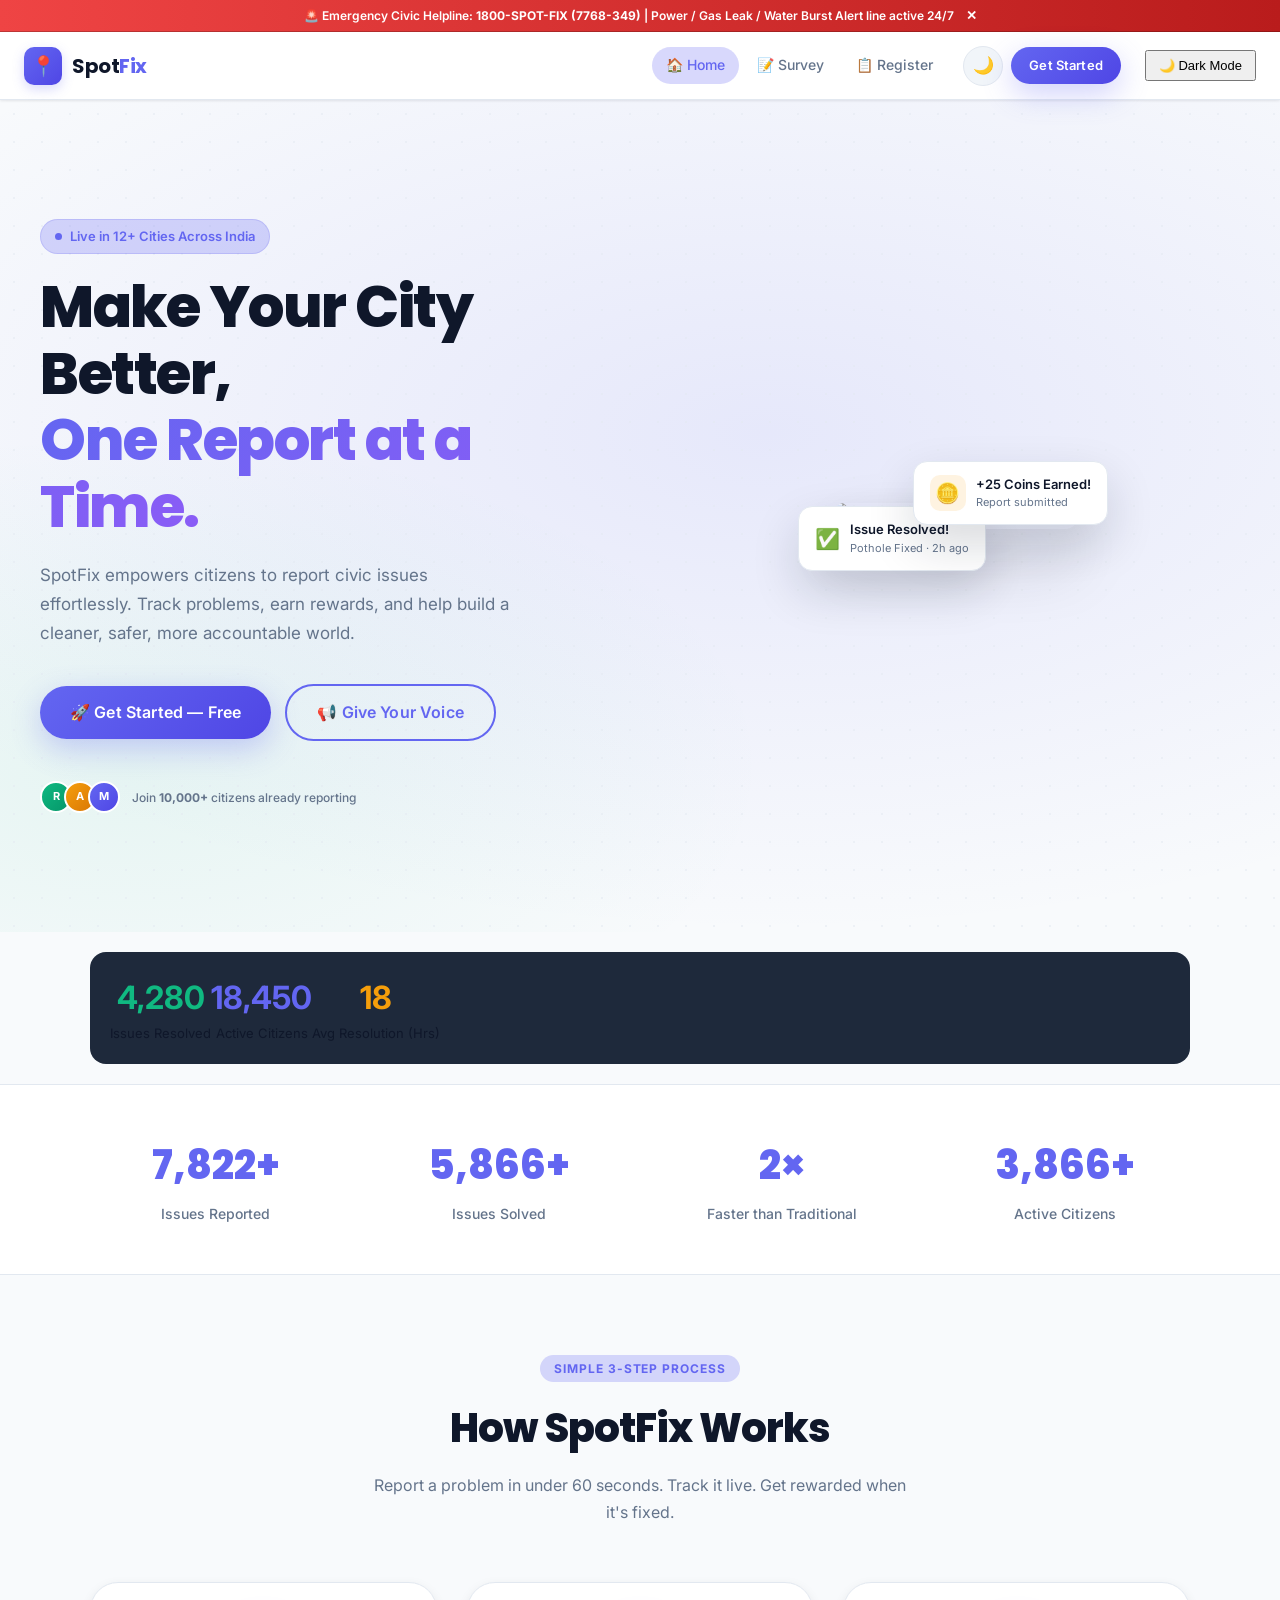
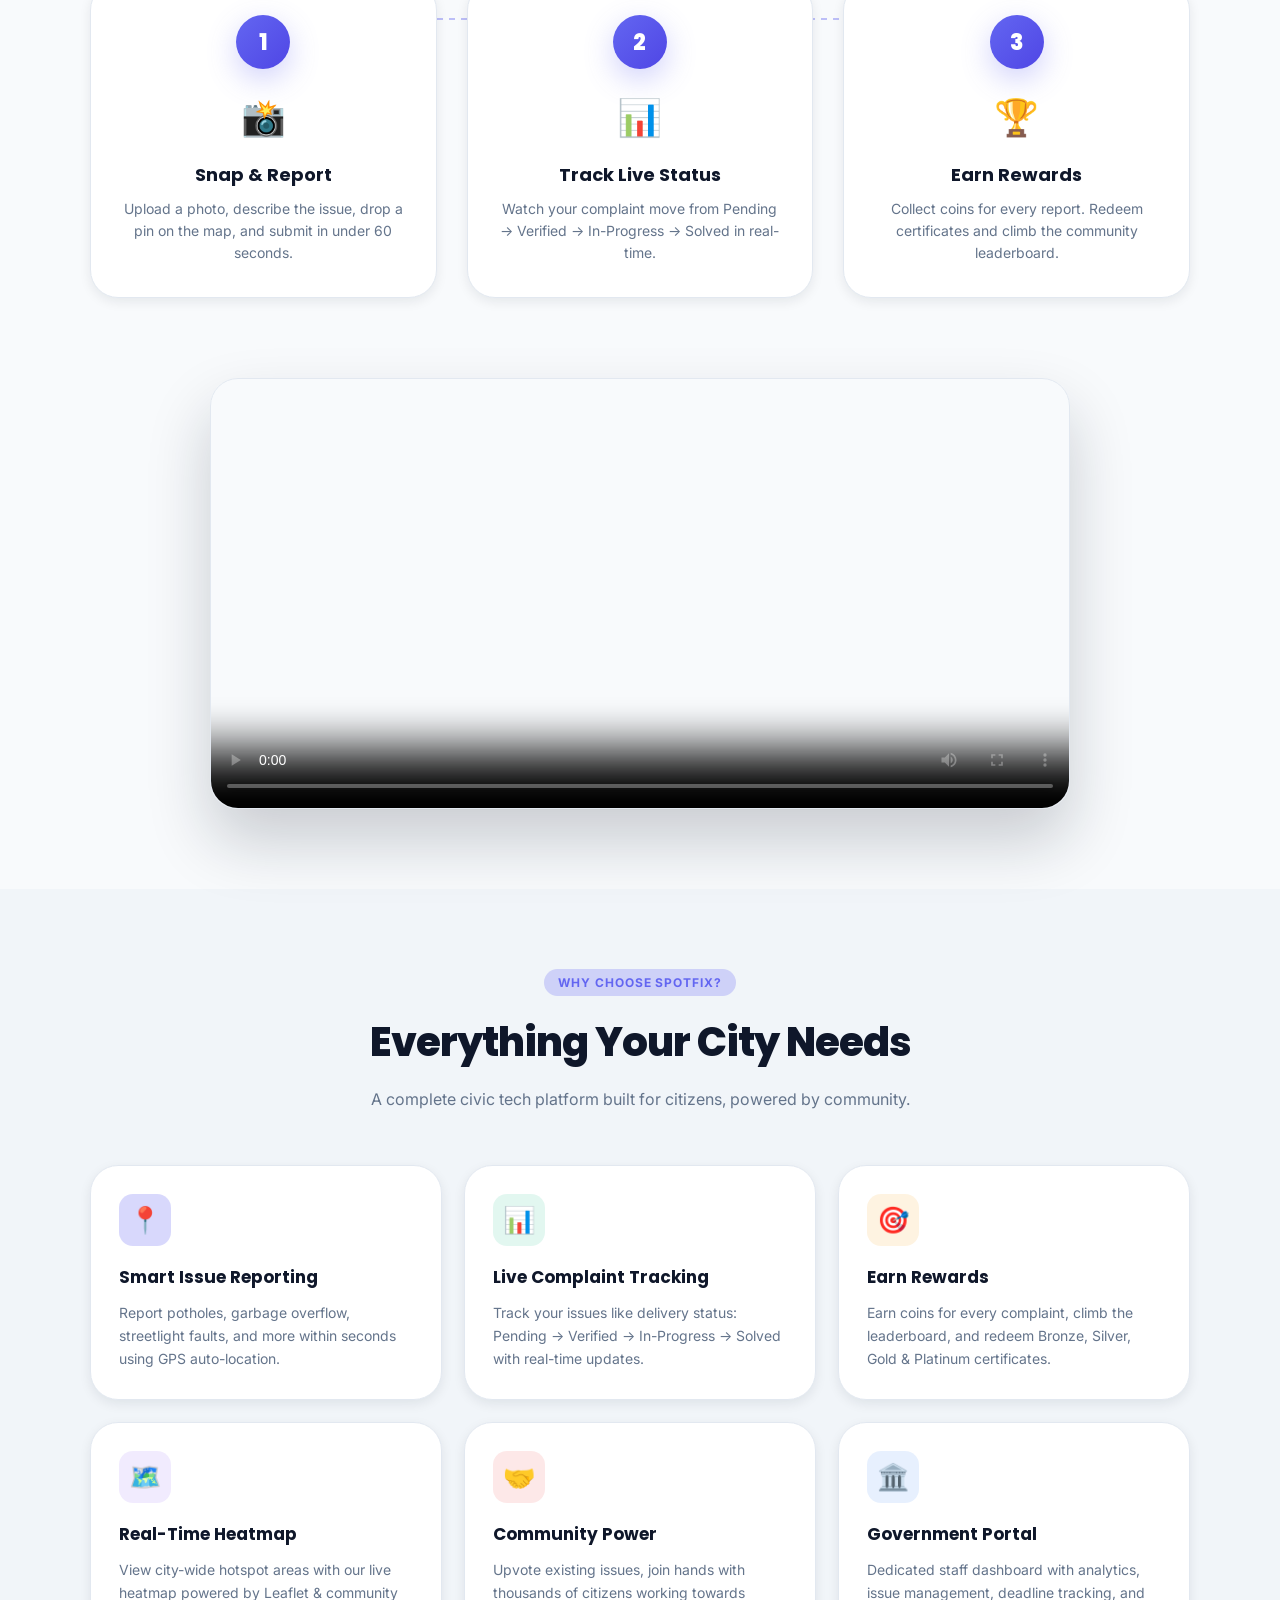
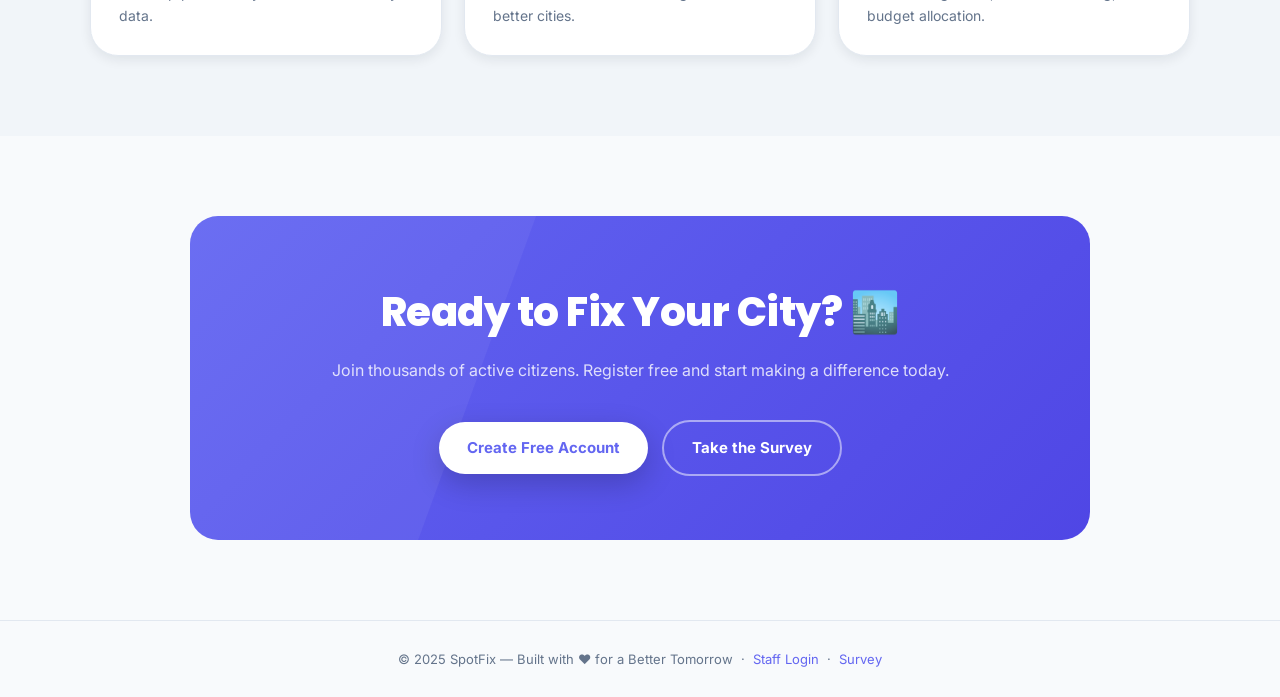
==== commit a6c12835: "feat(hotline): add emergency helpline banner to index.html" ====
--- a/spotfix/index.html
+++ b/spotfix/index.html
@@ -810,5 +810,6 @@
   <script src="assets/js/toast.js"></script>
   <script src="assets/js/theme-toggle.js"></script>
   <script src="assets/js/analytics-widget.js"></script>
+  <script src="assets/js/hotline-bar.js"></script>
 </body>
 </html>
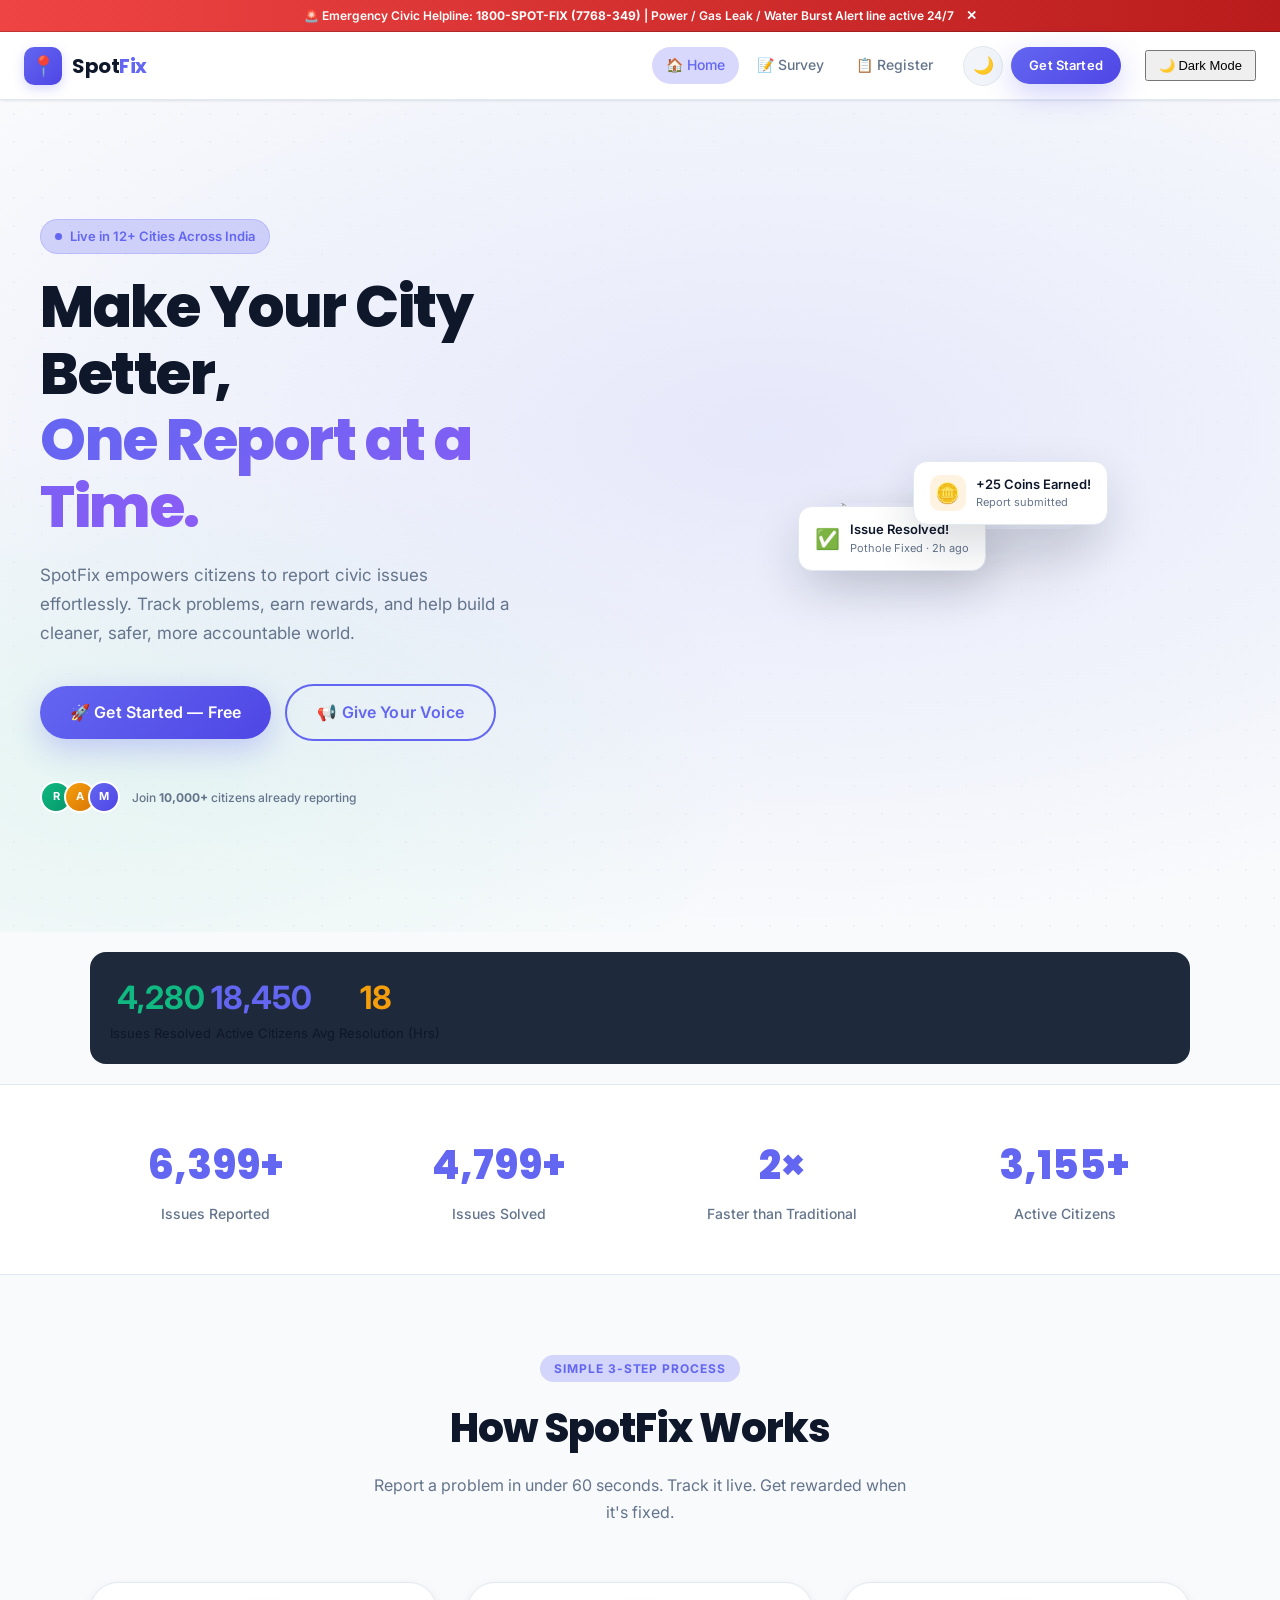
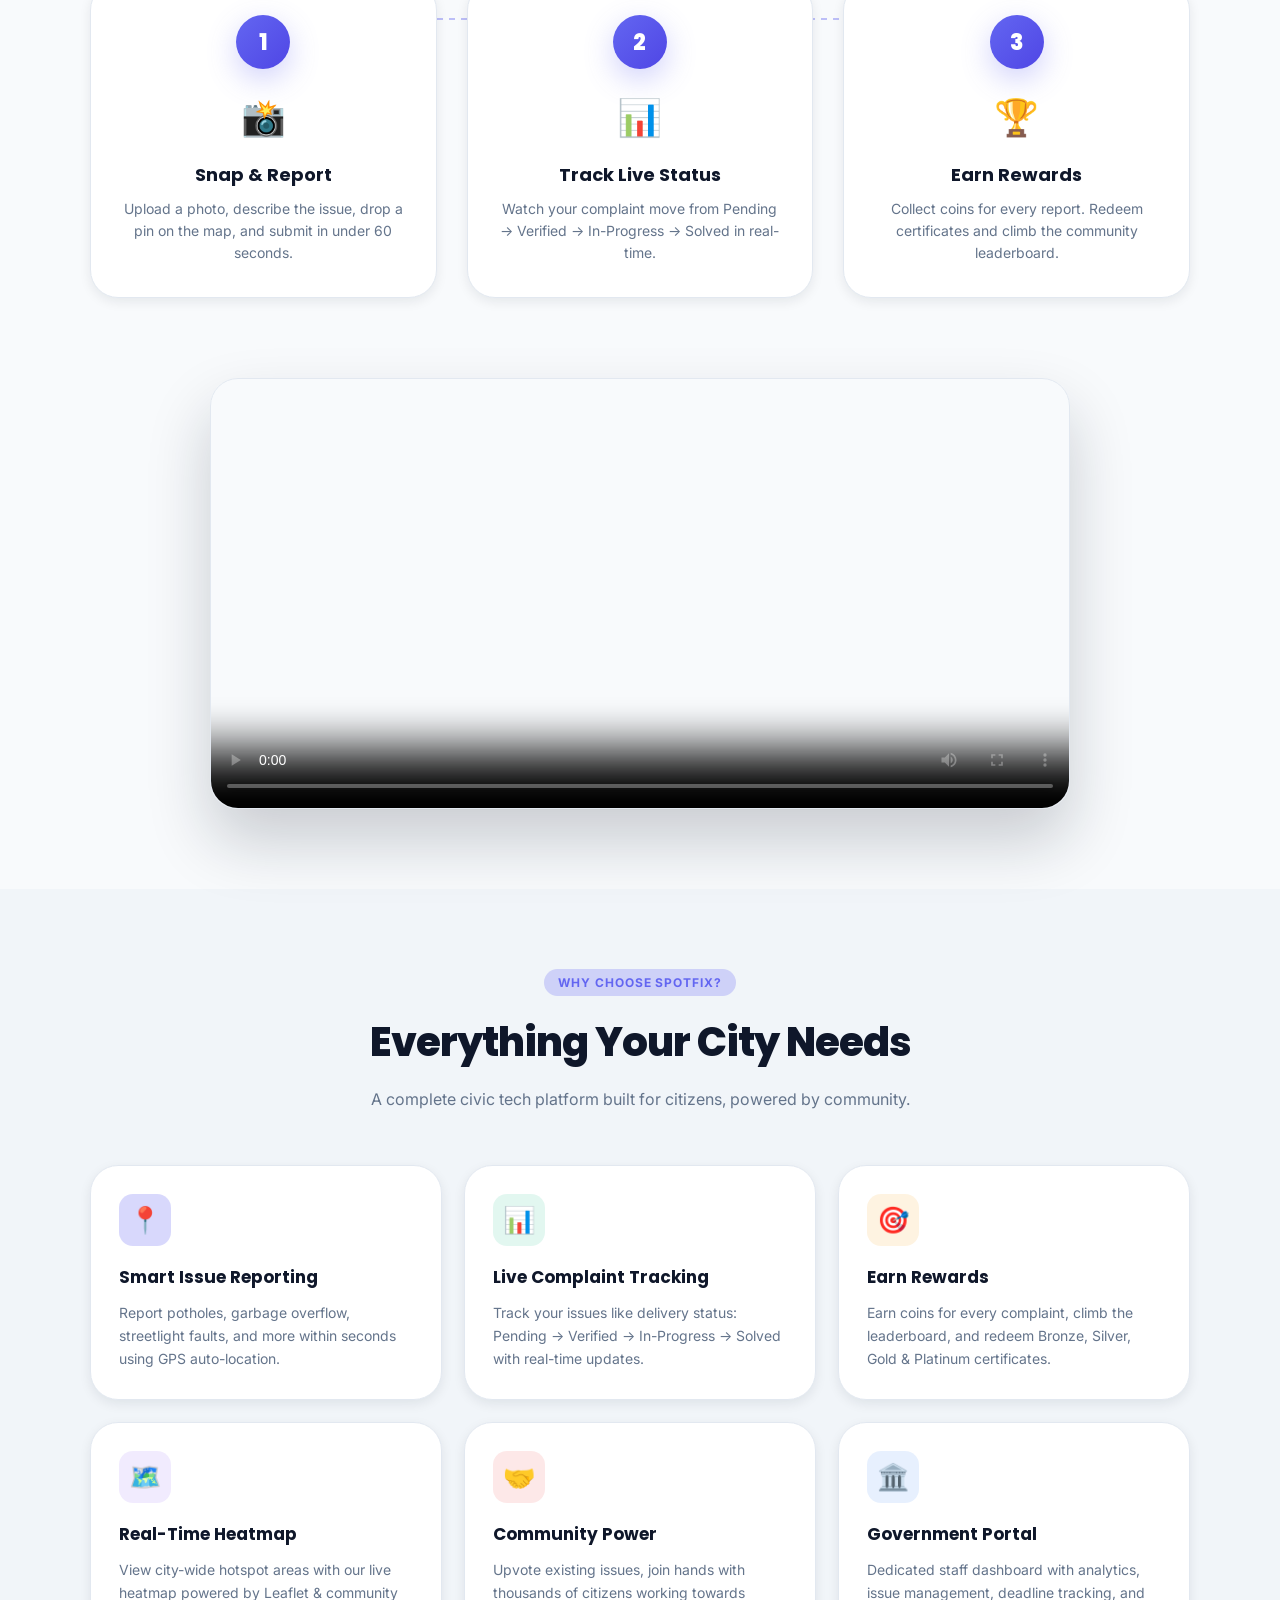
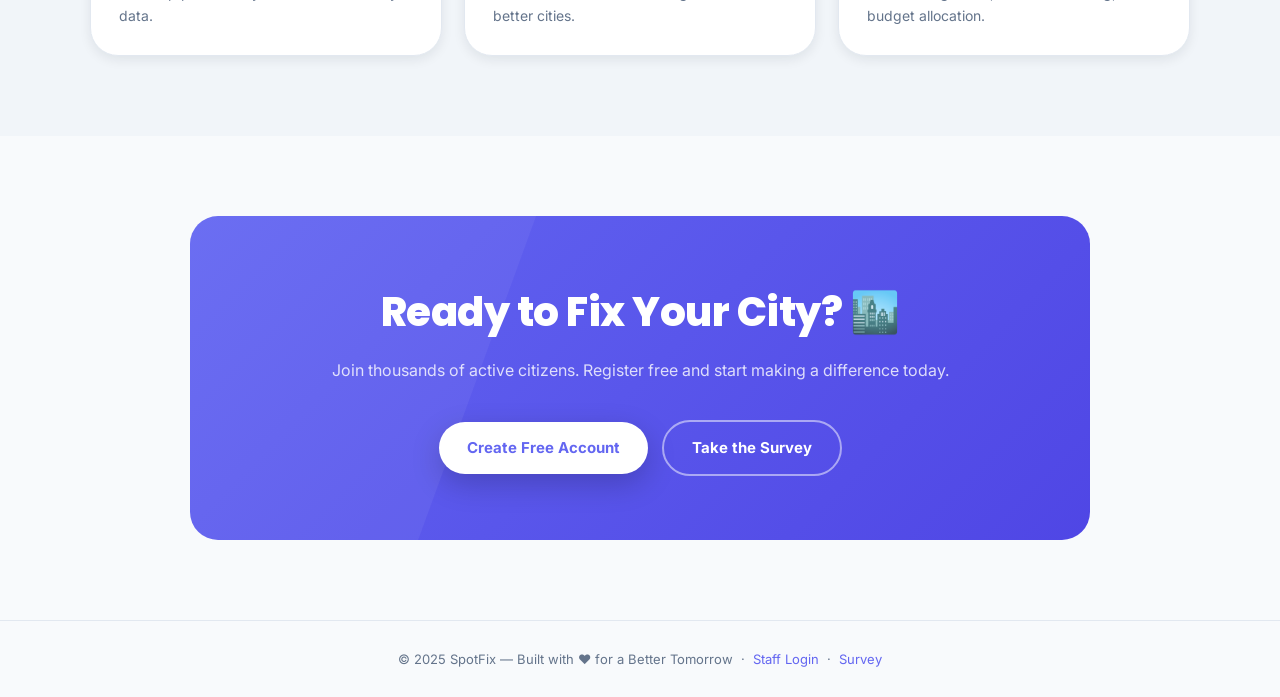
==== commit b82d2ae8: "feat(sound): integrate click sound effects into main portals" ====
--- a/spotfix/index.html
+++ b/spotfix/index.html
@@ -811,5 +811,6 @@
   <script src="assets/js/theme-toggle.js"></script>
   <script src="assets/js/analytics-widget.js"></script>
   <script src="assets/js/hotline-bar.js"></script>
+  <script src="assets/js/sound-fx.js"></script>
 </body>
 </html>
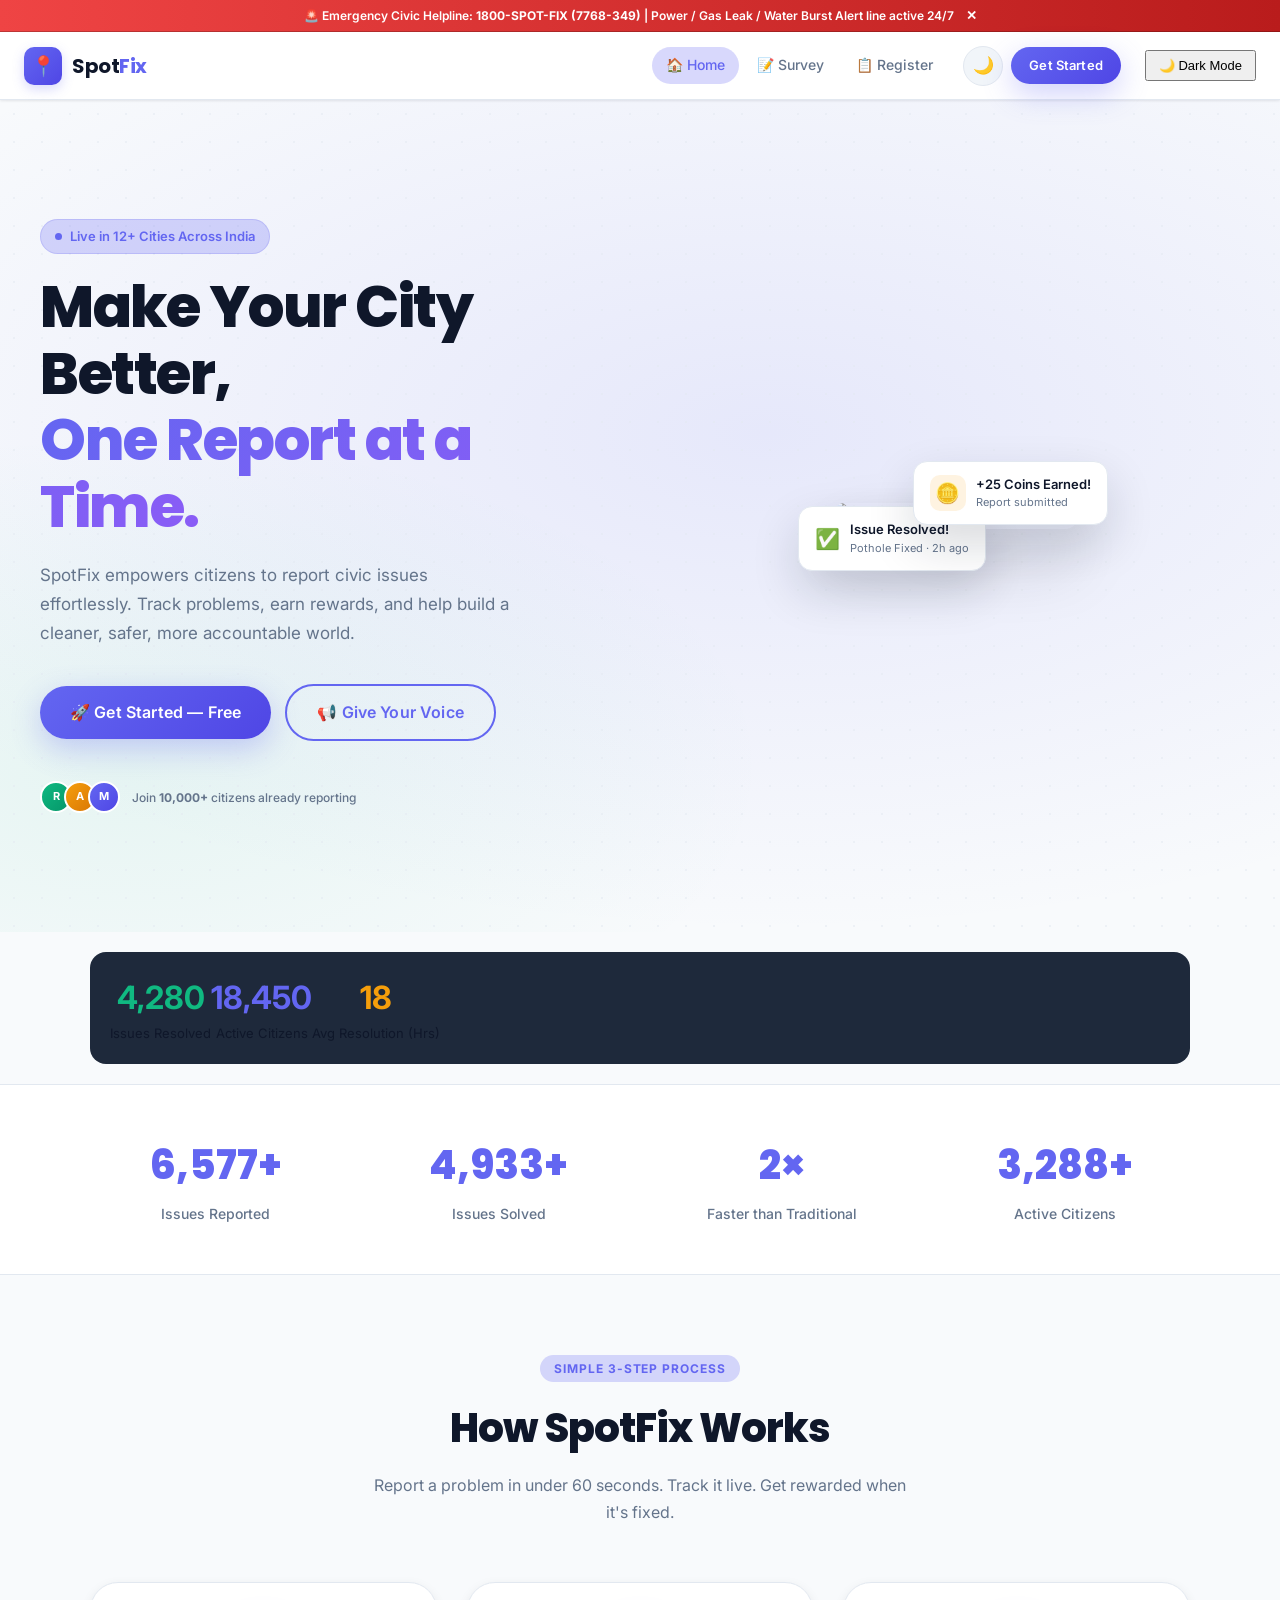
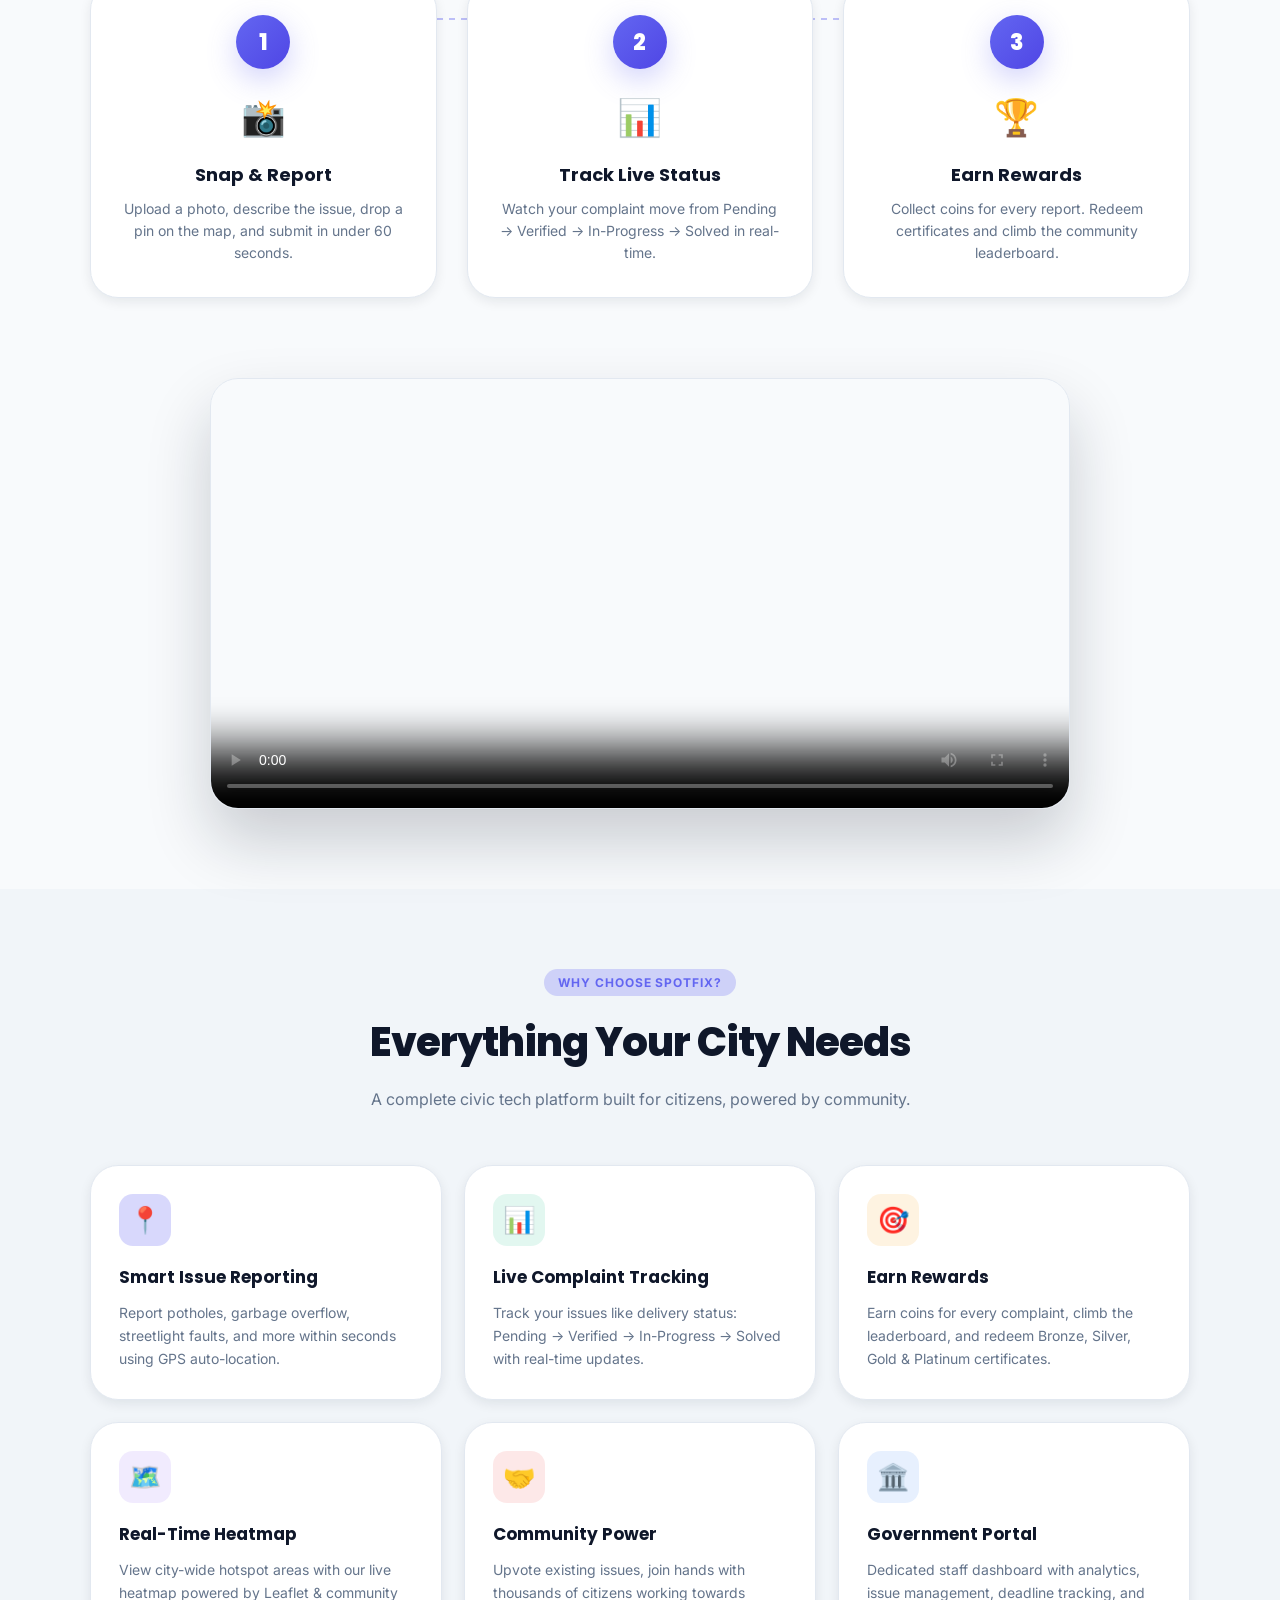
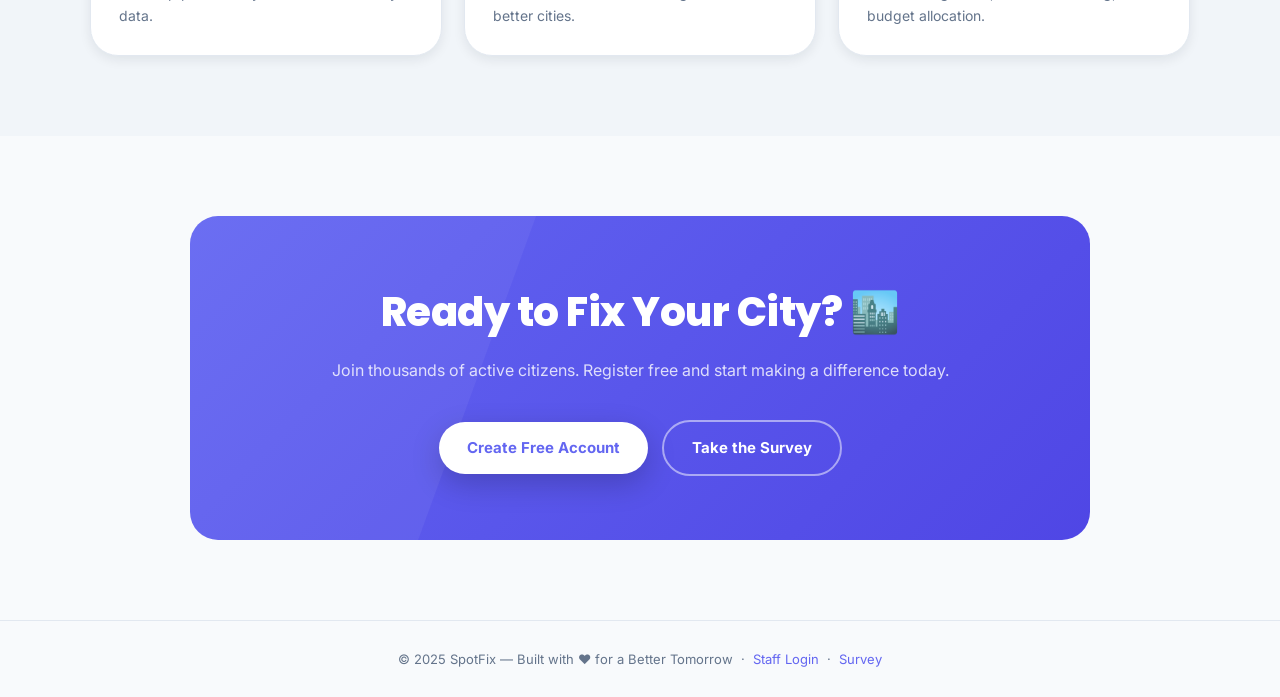
==== commit ea2e9446: "feat(a11y): add aria-label to main navigation in index.html" ====
--- a/spotfix/index.html
+++ b/spotfix/index.html
@@ -524,7 +524,7 @@
 <body>
 
 <!-- ========== NAVBAR ========== -->
-<nav class="sf-nav">
+<nav aria-label="Main Navigation" class="sf-nav">
   <a href="index.html" class="sf-nav__logo">
     <div class="sf-nav__logo-icon">📍</div>
     <div class="sf-nav__logo-text">Spot<span>Fix</span></div>
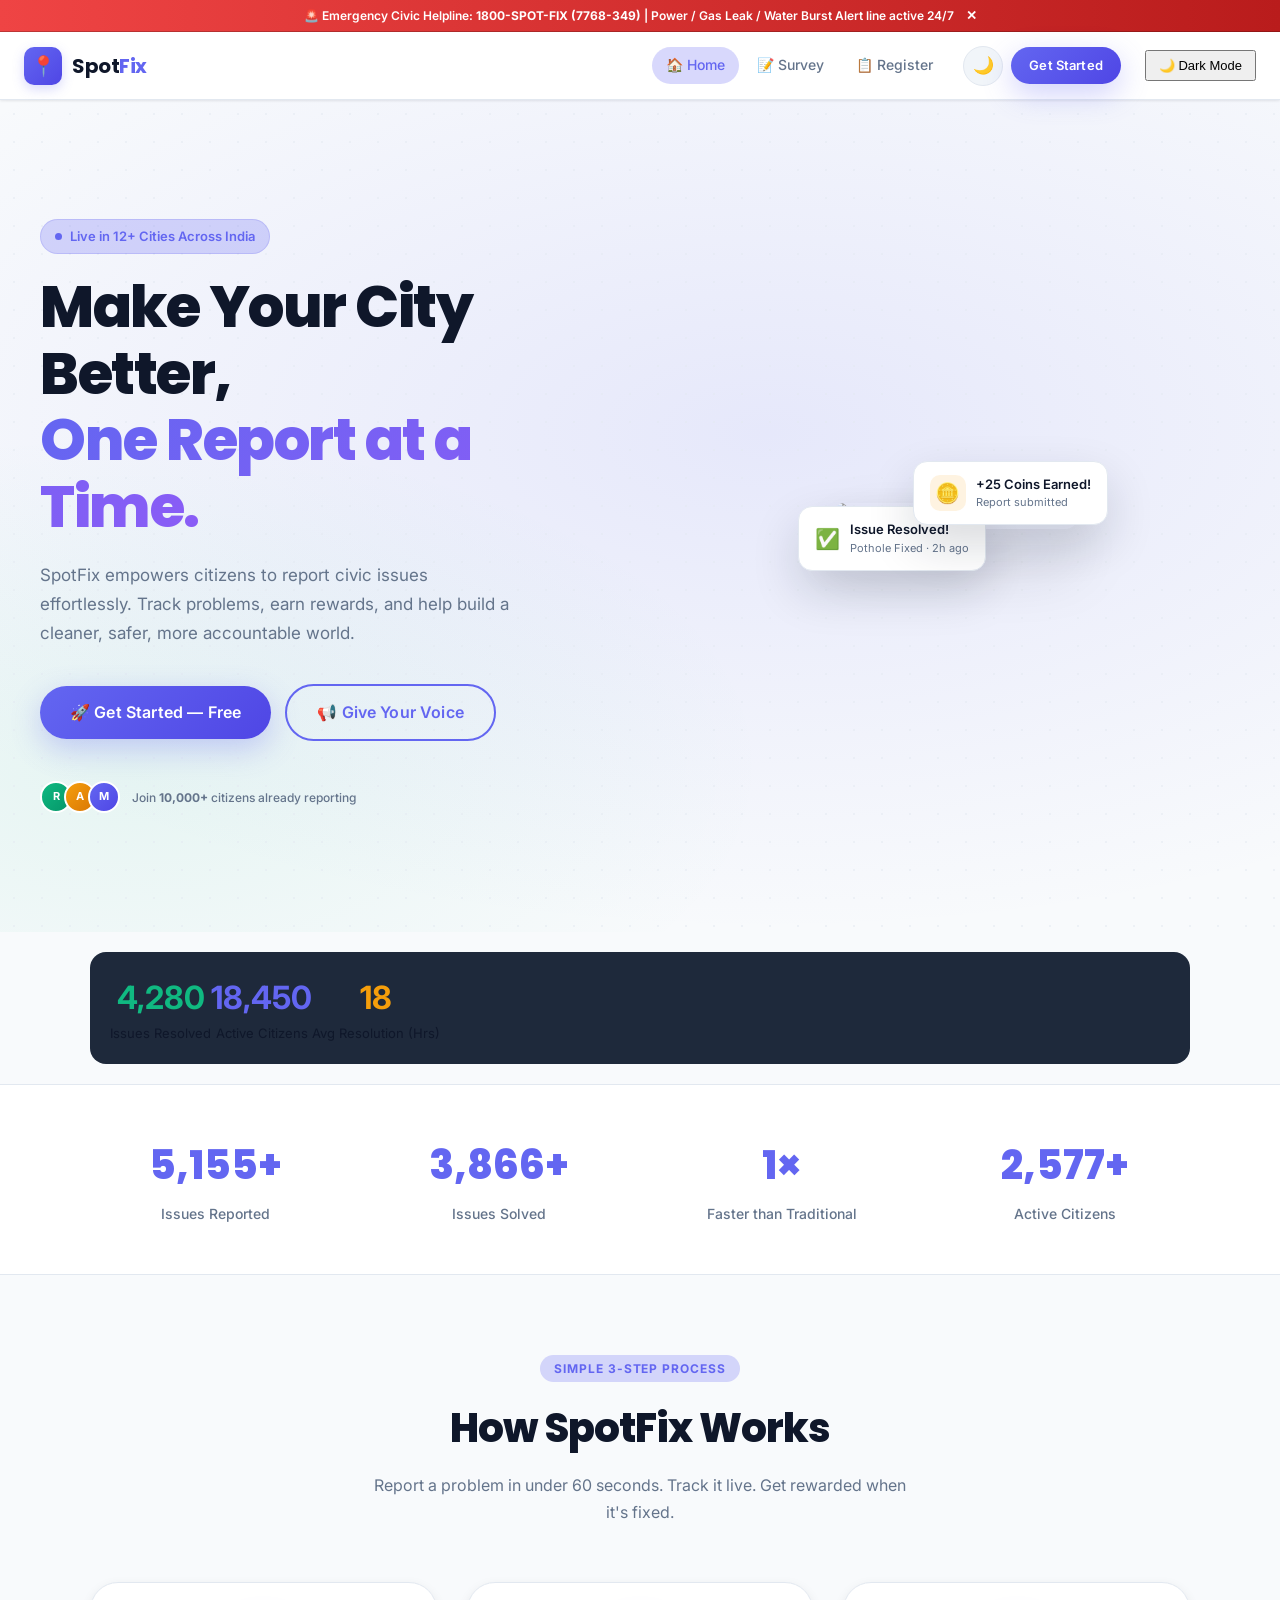
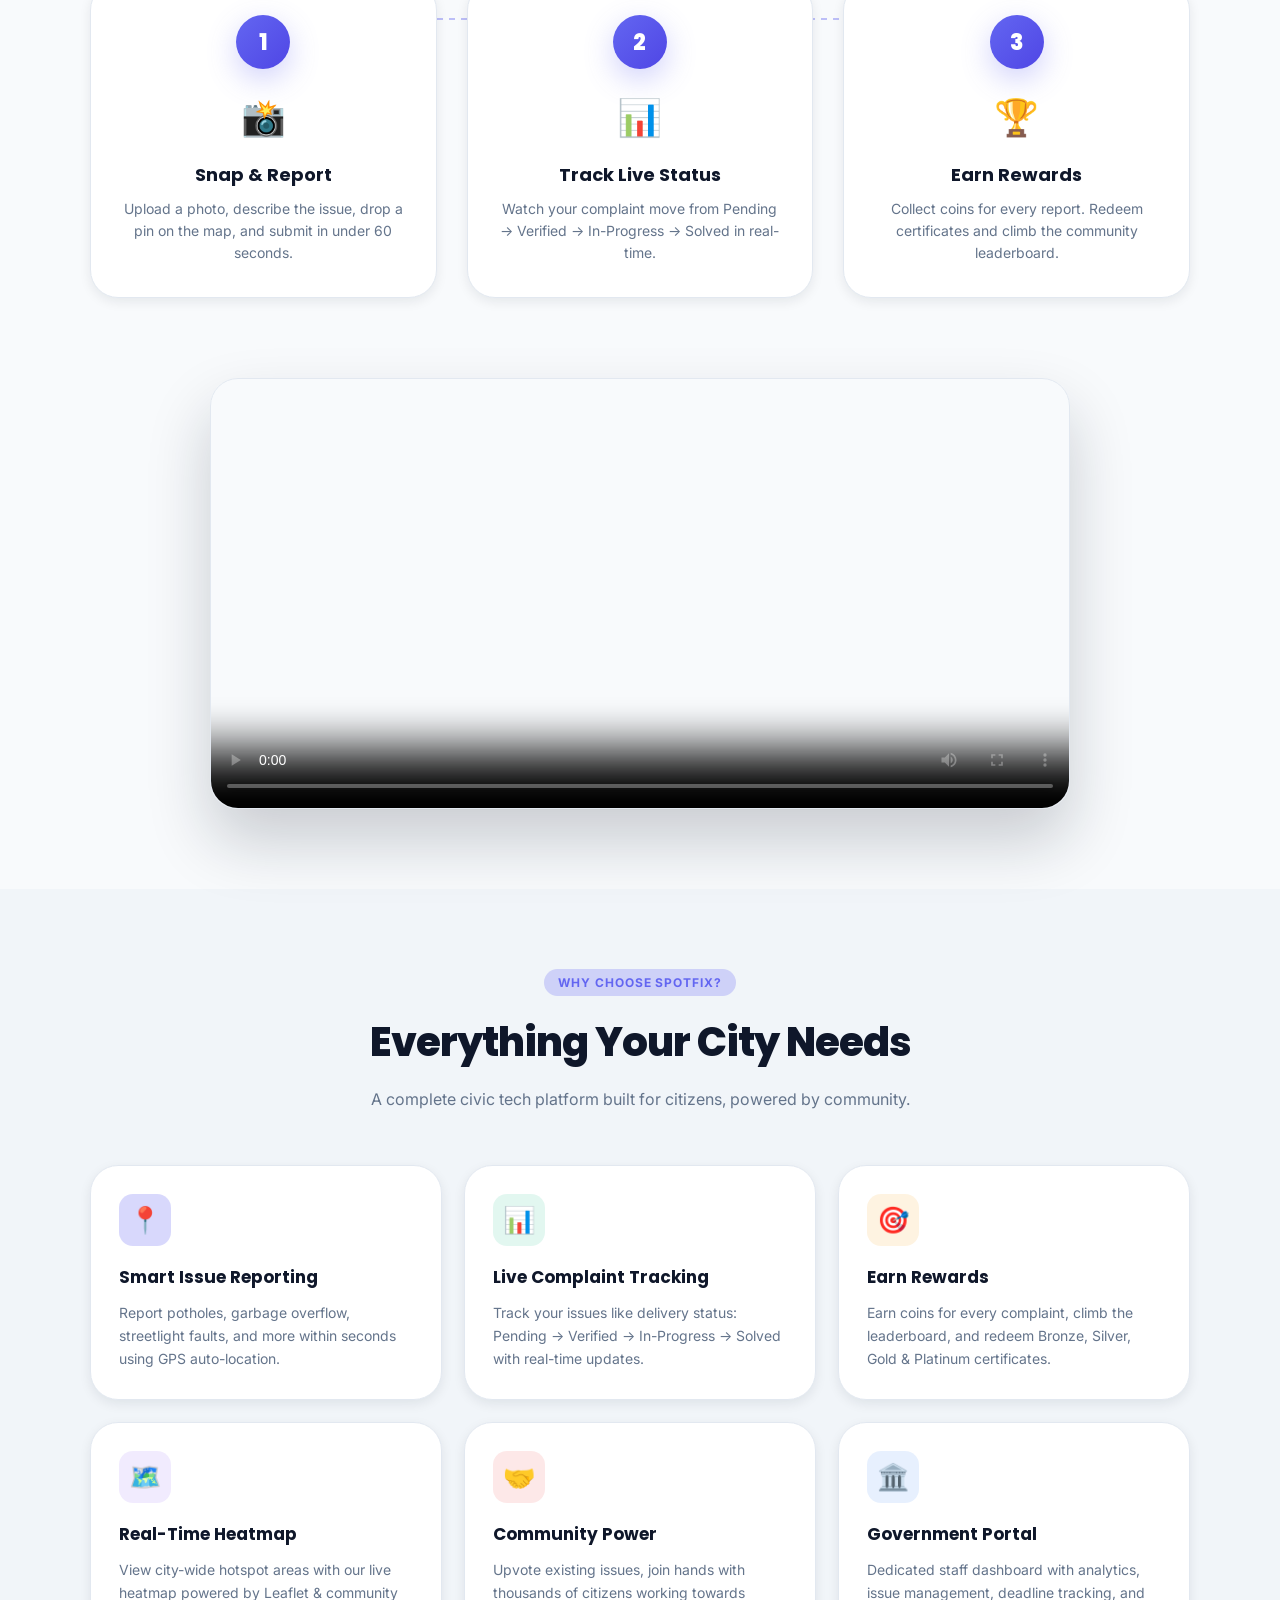
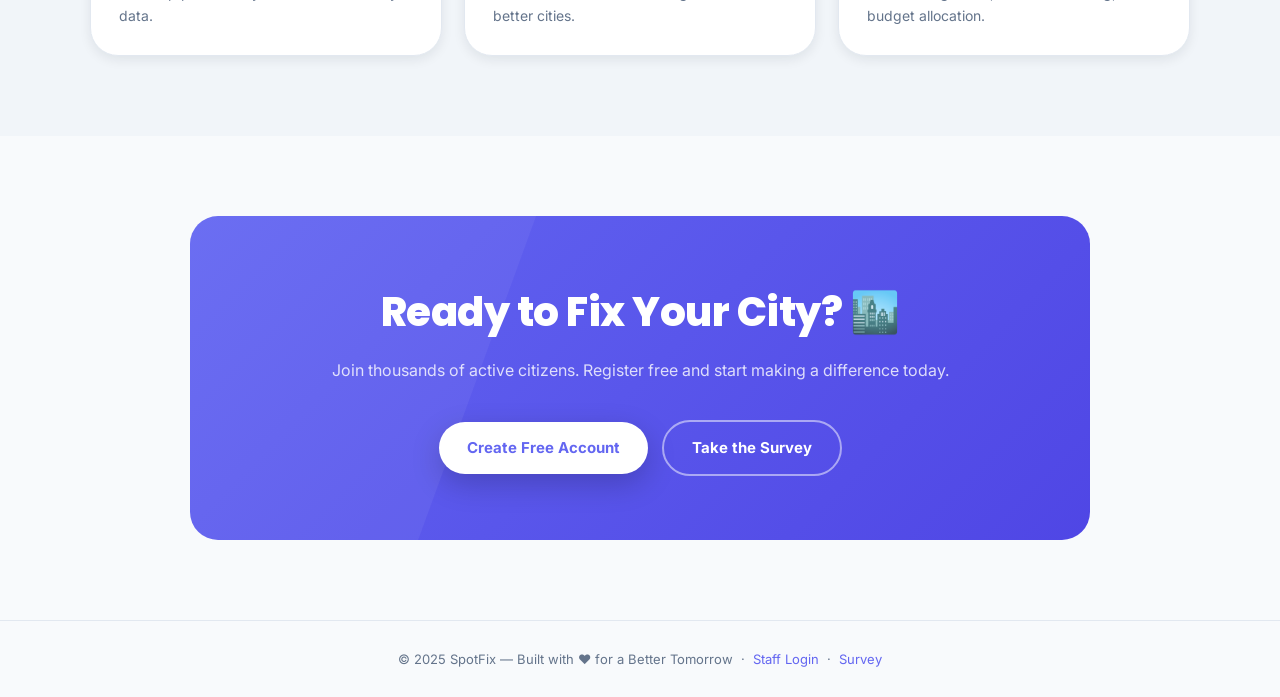
==== commit 91257c2e: "feat(faq): embed interactive FAQ section in index.html" ====
--- a/spotfix/index.html
+++ b/spotfix/index.html
@@ -812,5 +812,6 @@
   <script src="assets/js/analytics-widget.js"></script>
   <script src="assets/js/hotline-bar.js"></script>
   <script src="assets/js/sound-fx.js"></script>
+  <script src="assets/js/faq-accordion.js"></script>
 </body>
 </html>
--- a/spotfix/style.css
+++ b/spotfix/style.css
@@ -1076,3 +1076,9 @@
 .font-bold { font-weight: 700; }
 .text-center { text-align: center; }
 .w-full { width: 100%; }
+
+/* Accessibility Focus Visible */
+*:focus-visible {
+  outline: 3px solid #6366f1;
+  outline-offset: 2px;
+}
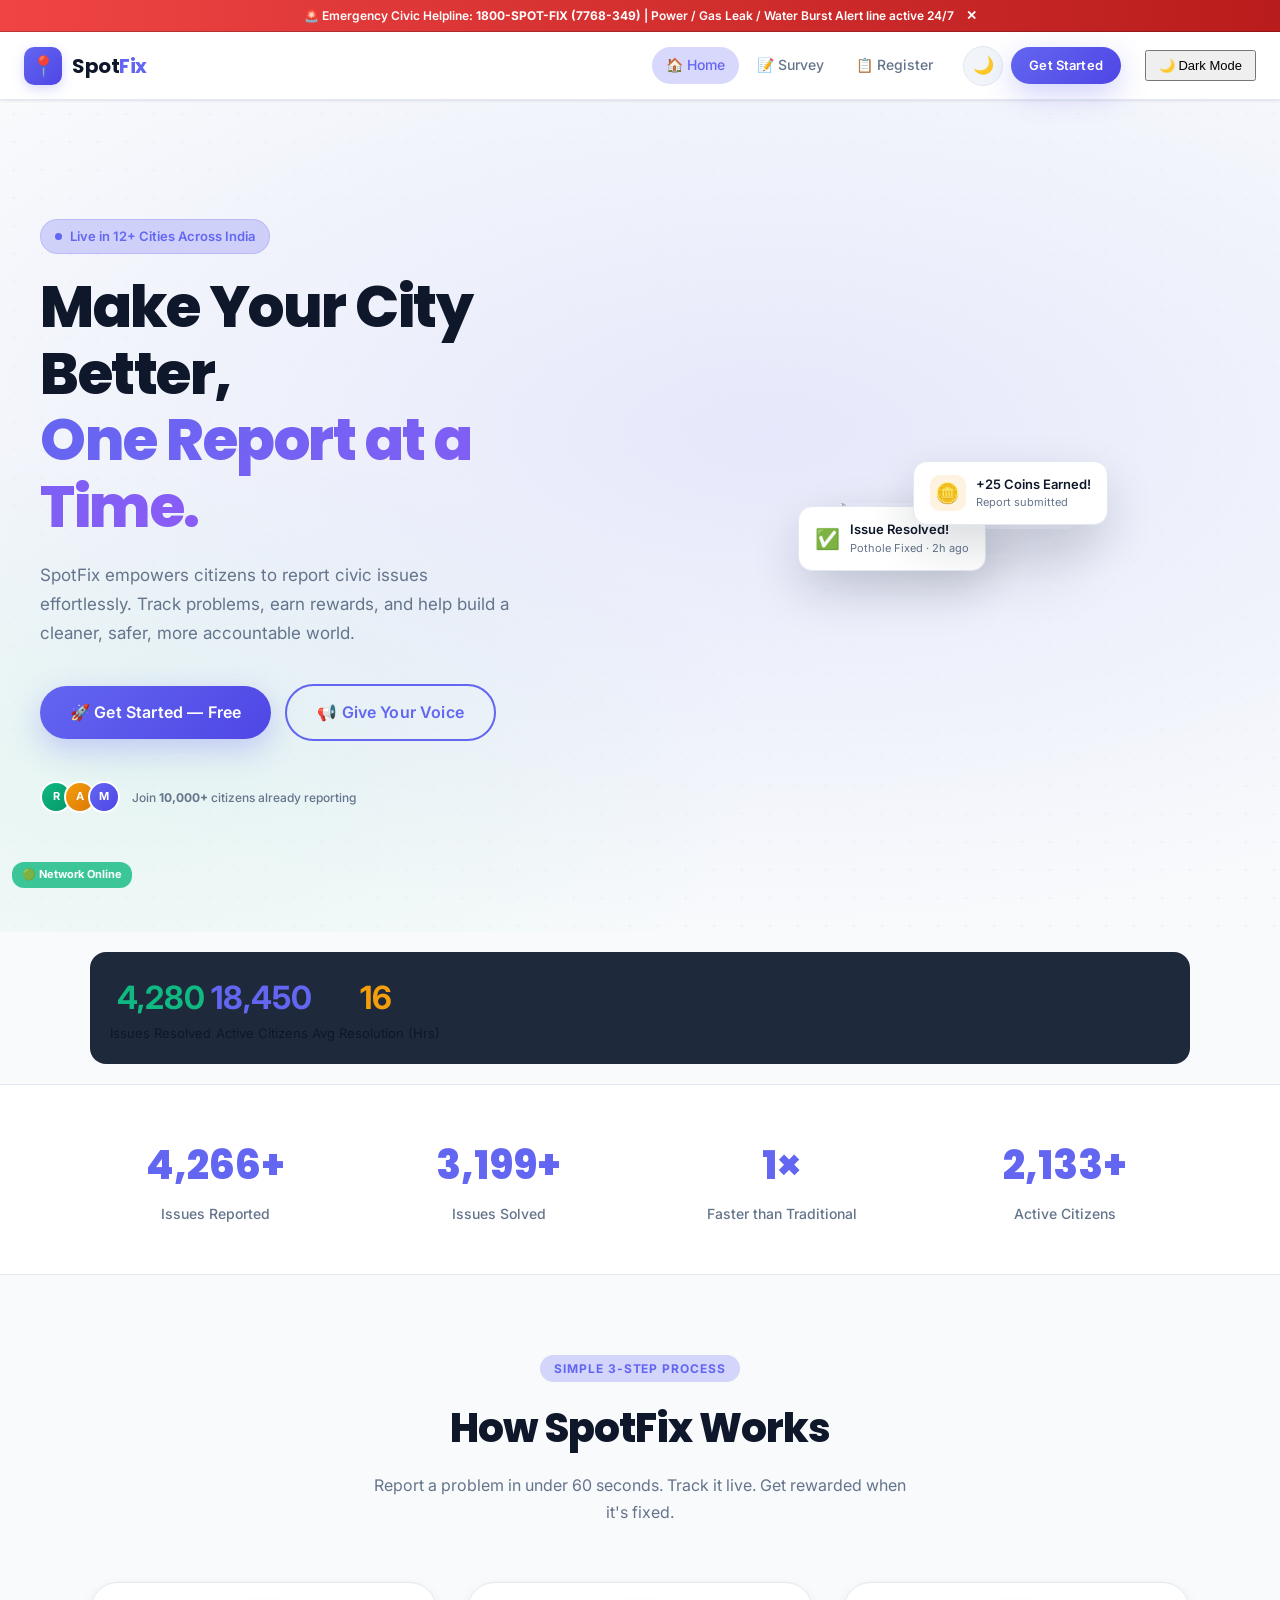
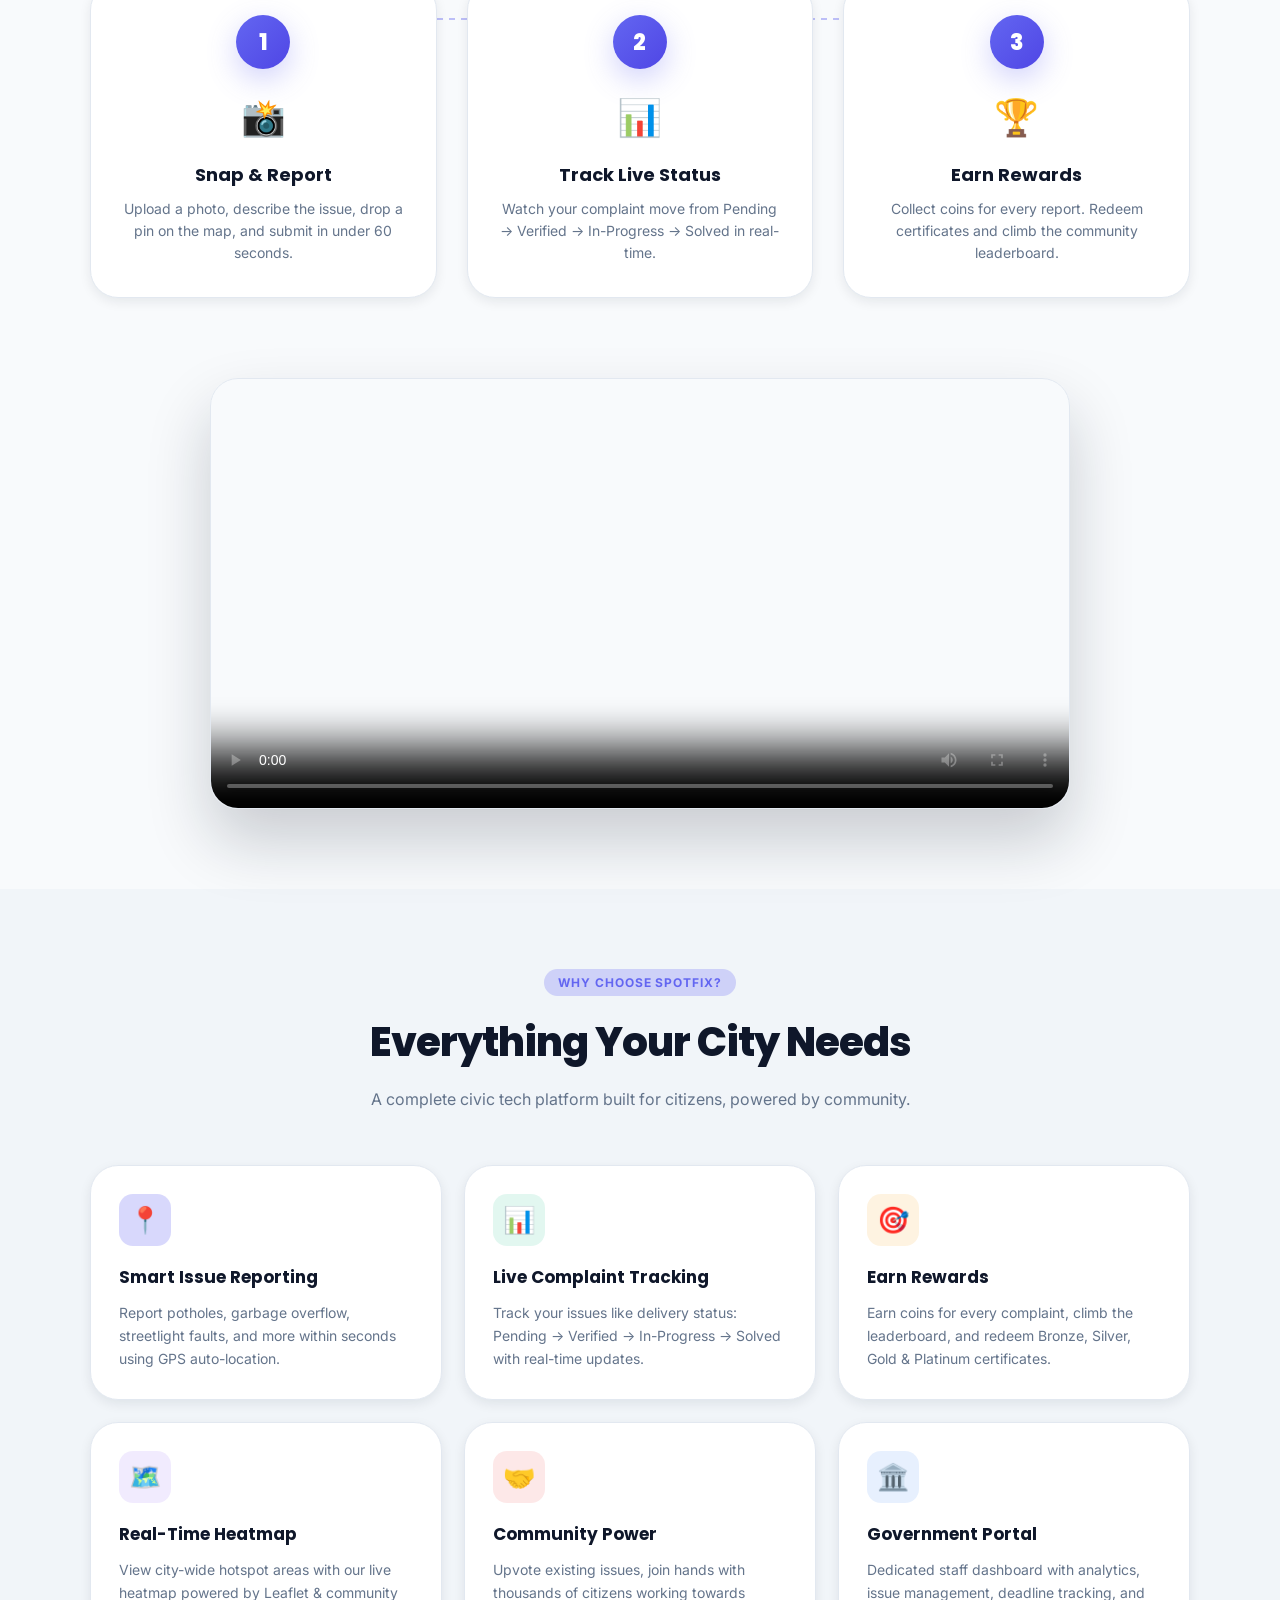
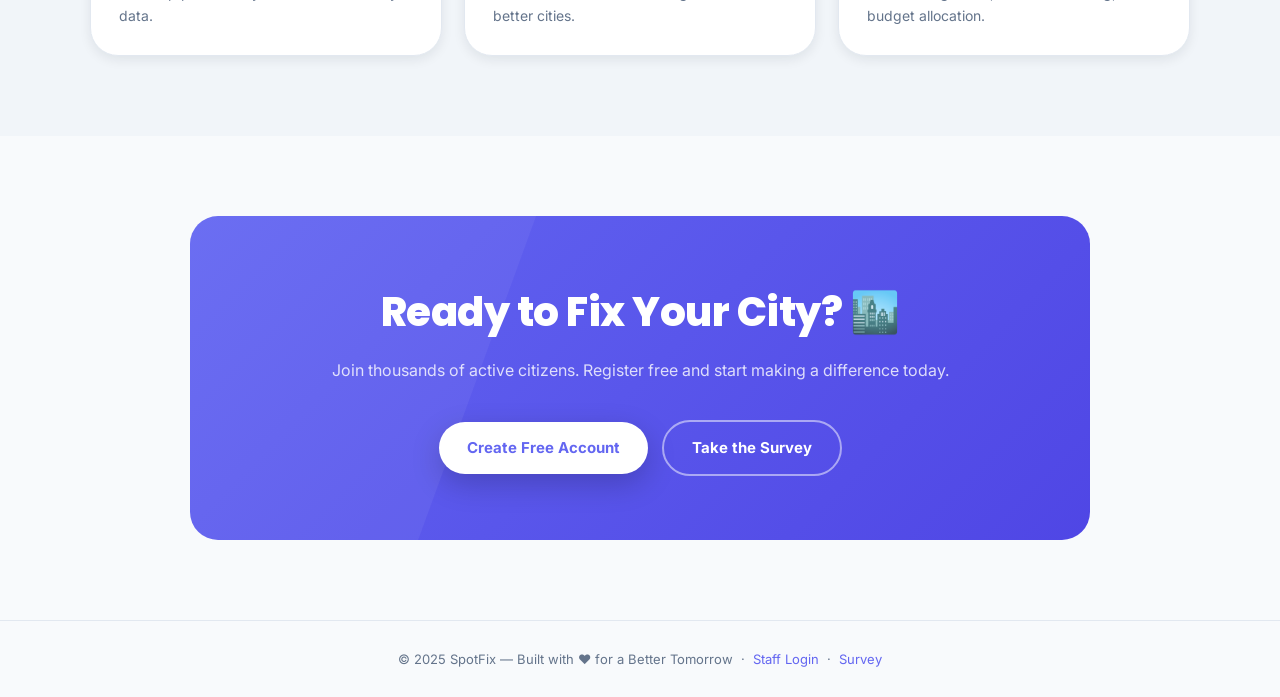
==== commit e3077846: "feat(offline): link offline connectivity status indicator across portals" ====
--- a/spotfix/index.html
+++ b/spotfix/index.html
@@ -813,5 +813,6 @@
   <script src="assets/js/hotline-bar.js"></script>
   <script src="assets/js/sound-fx.js"></script>
   <script src="assets/js/faq-accordion.js"></script>
+  <script src="assets/js/offline-storage.js"></script>
 </body>
 </html>
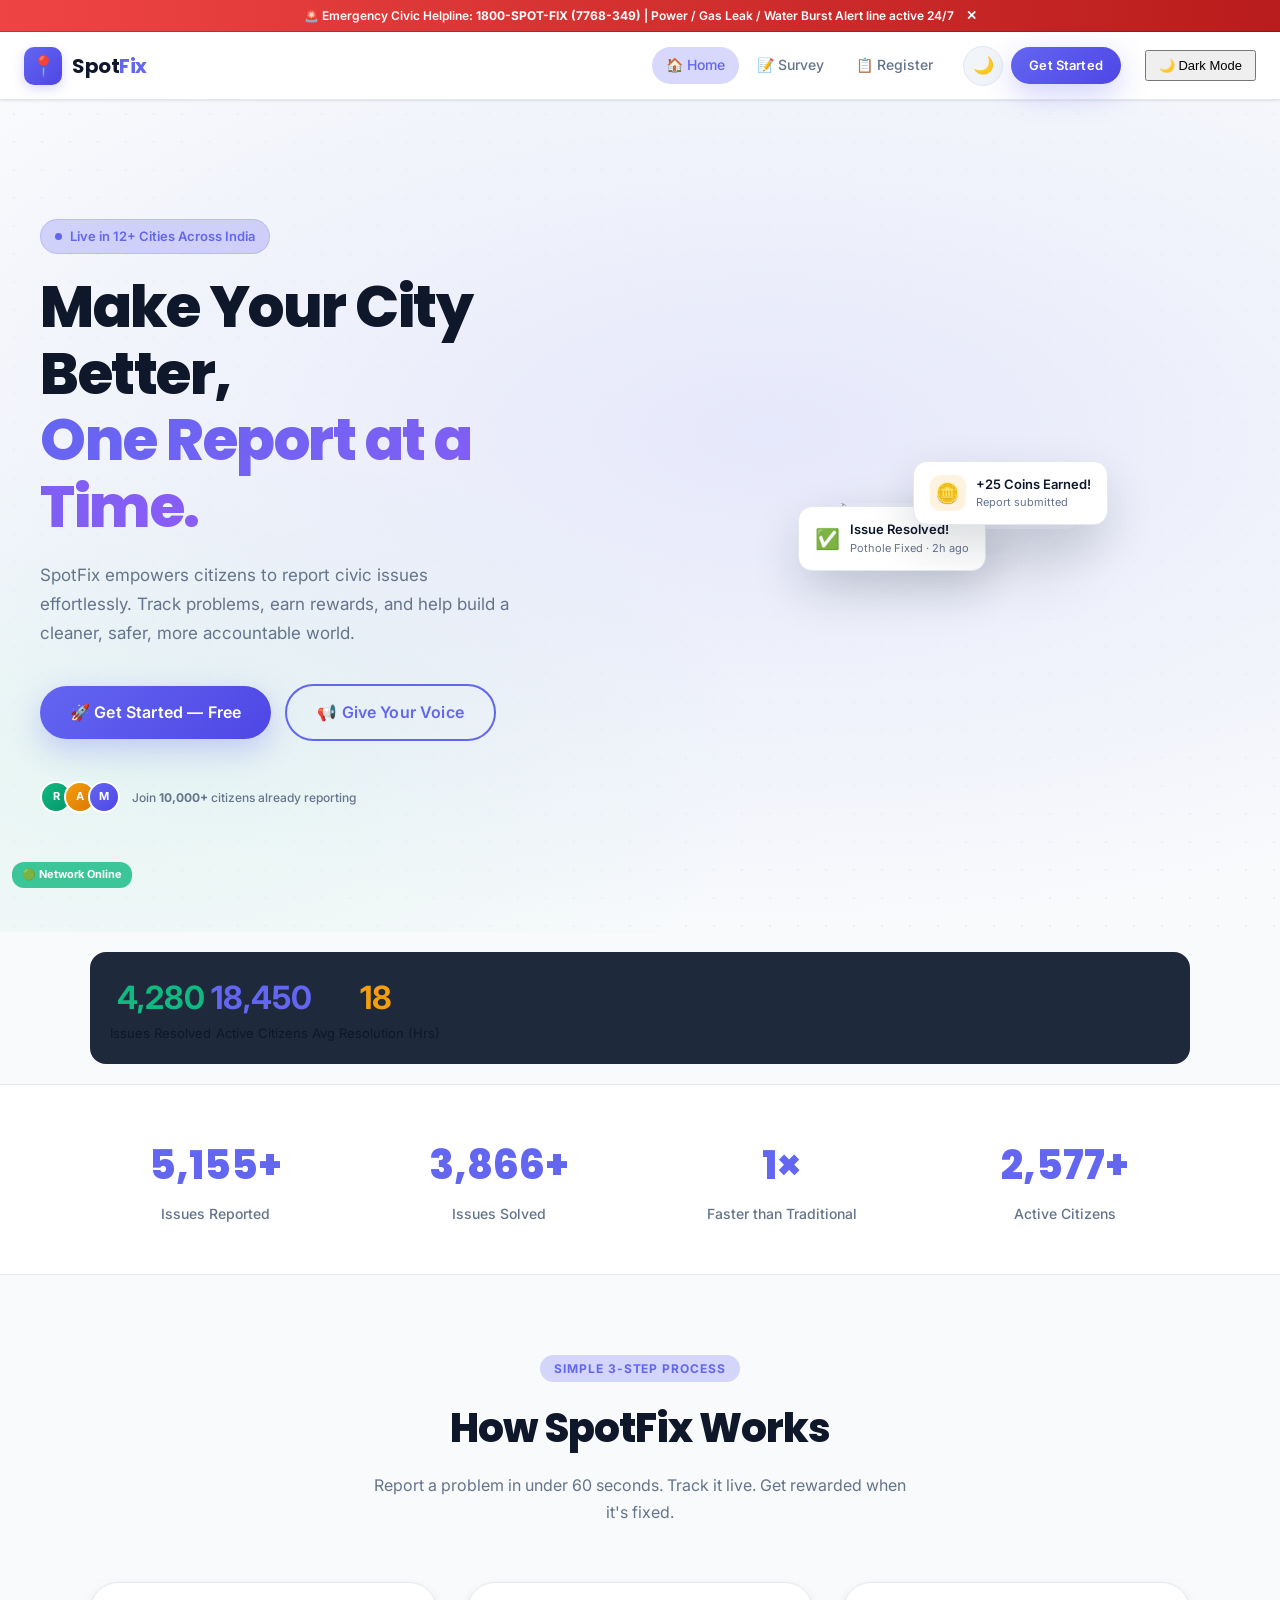
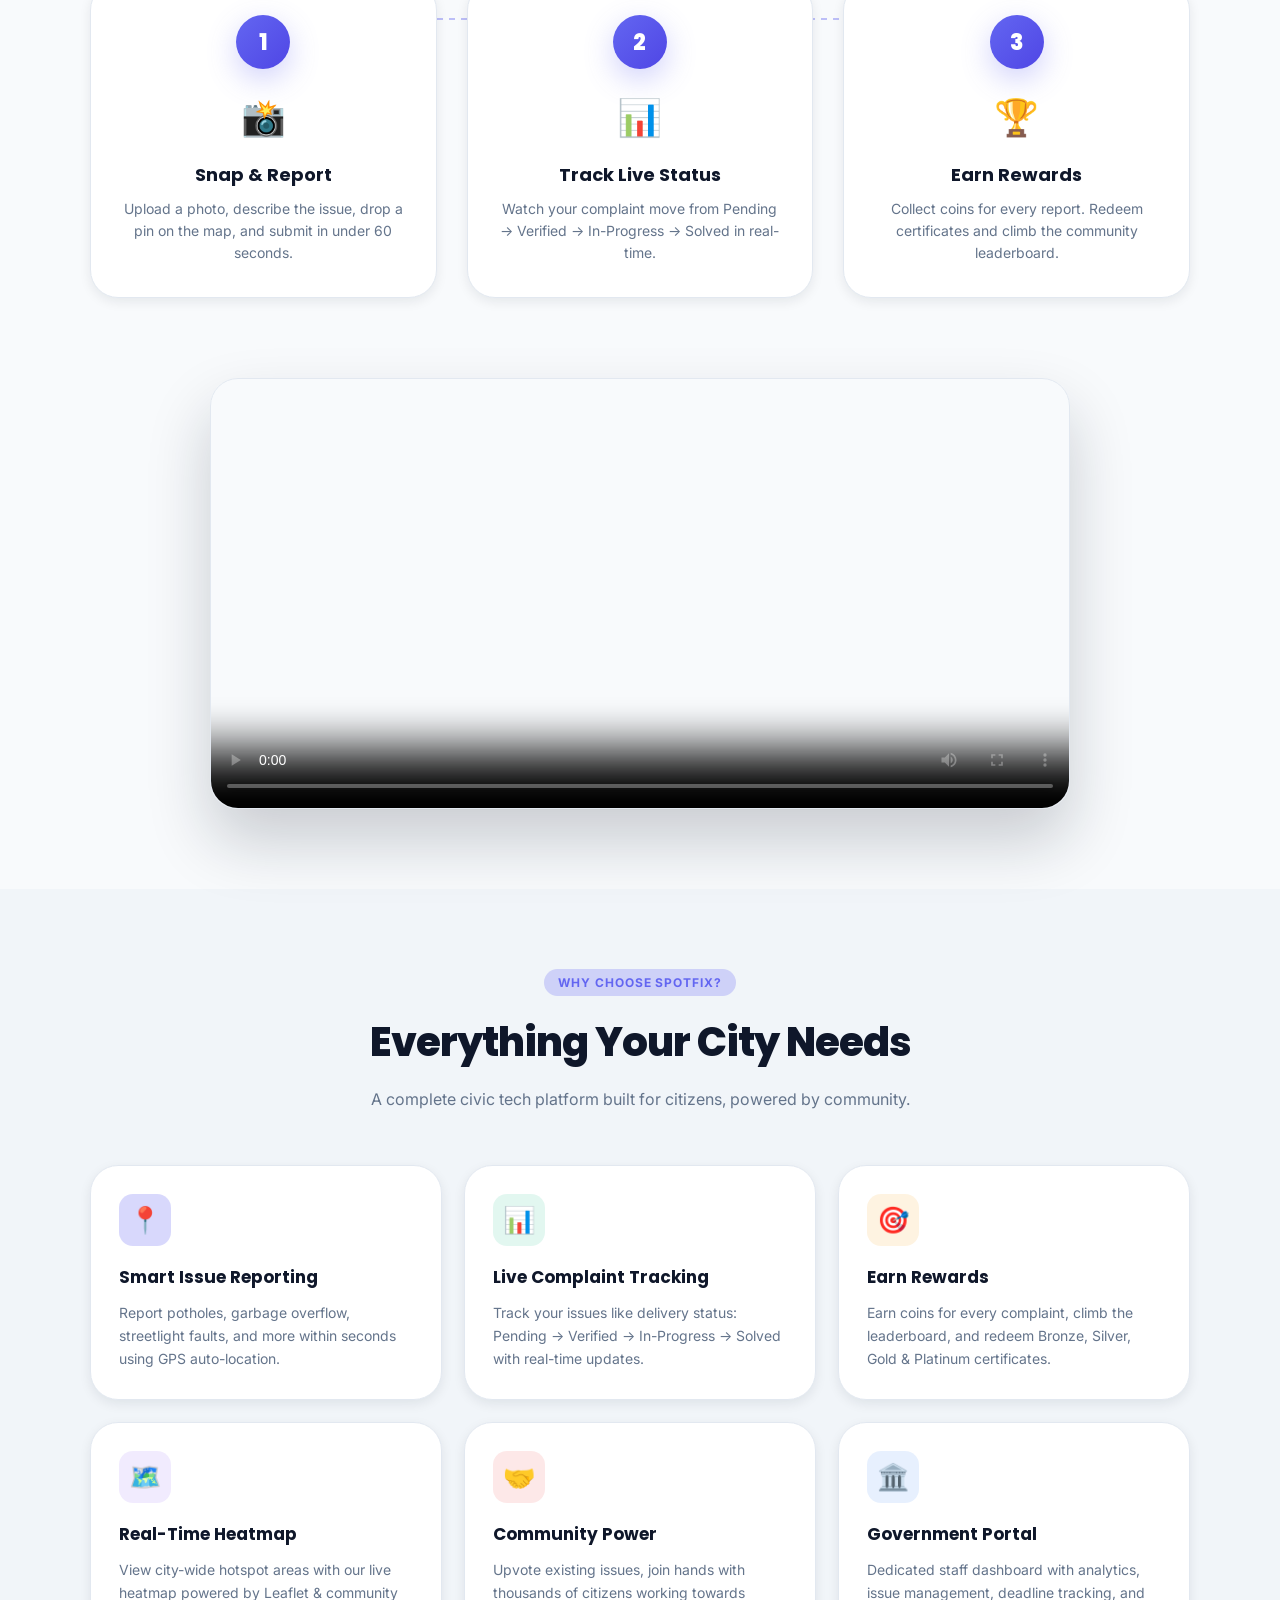
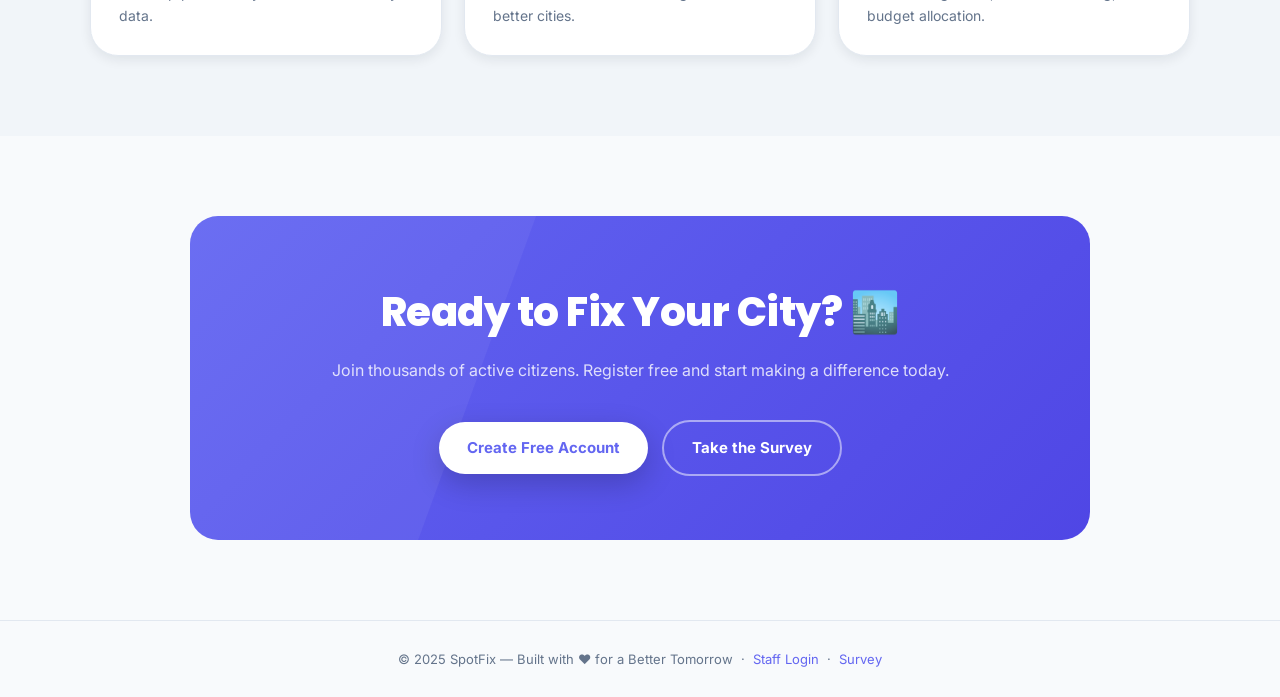
==== commit 968450b9: "feat(animations): link animations.css across main portals" ====
--- a/spotfix/index.html
+++ b/spotfix/index.html
@@ -520,6 +520,7 @@
 </style>
   <link rel="stylesheet" href="assets/css/toast.css">
   <link rel="stylesheet" href="assets/css/components.css">
+  <link rel="stylesheet" href="assets/css/animations.css">
 </head>
 <body>
 
--- a/spotfix/assets/css/animations.css
+++ b/spotfix/assets/css/animations.css
@@ -0,0 +1,13 @@
+
+/* SpotFix CSS Animations System */
+@keyframes spotfixPulse {
+  0% { transform: scale(1); }
+  50% { transform: scale(1.05); }
+  100% { transform: scale(1); }
+}
+@keyframes spotfixFadeIn {
+  from { opacity: 0; transform: translateY(10px); }
+  to { opacity: 1; transform: translateY(0); }
+}
+.animated-pulse { animation: spotfixPulse 2s infinite ease-in-out; }
+.animated-fadein { animation: spotfixFadeIn 0.4s ease-out forwards; }
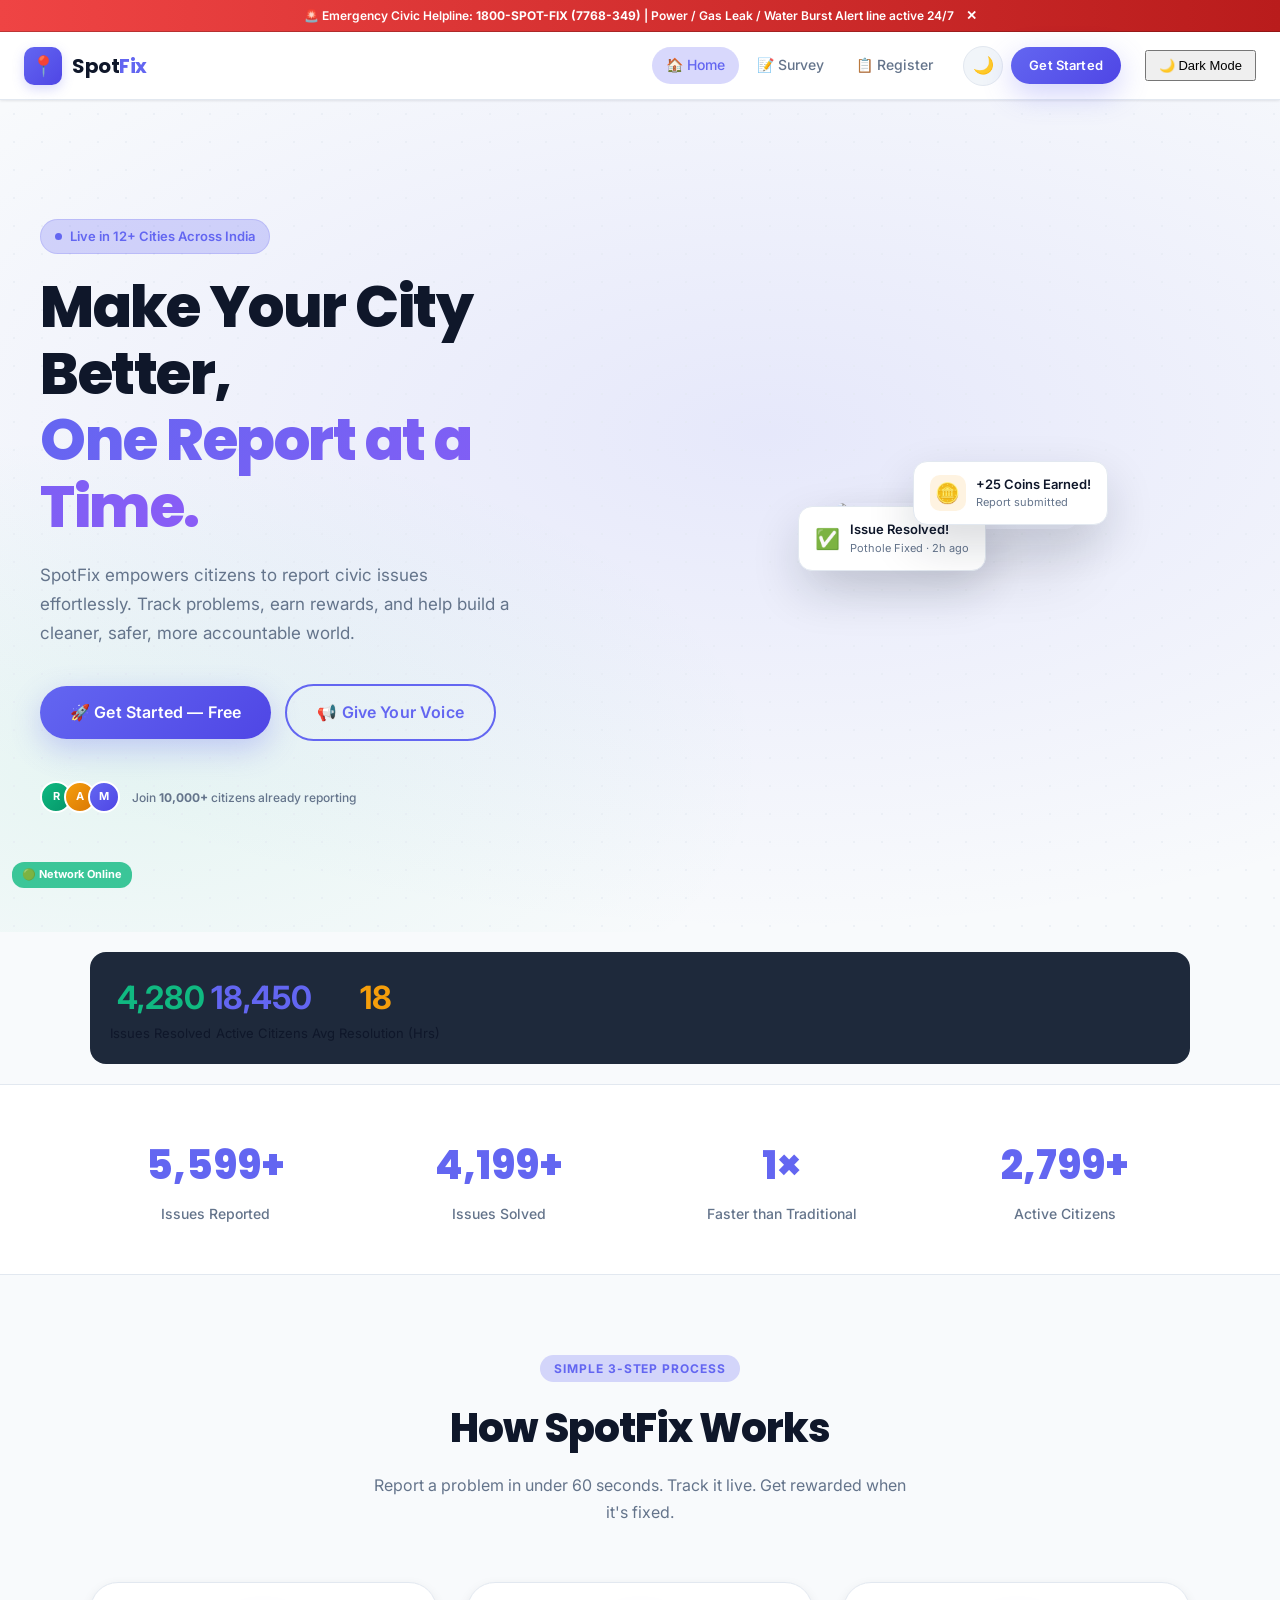
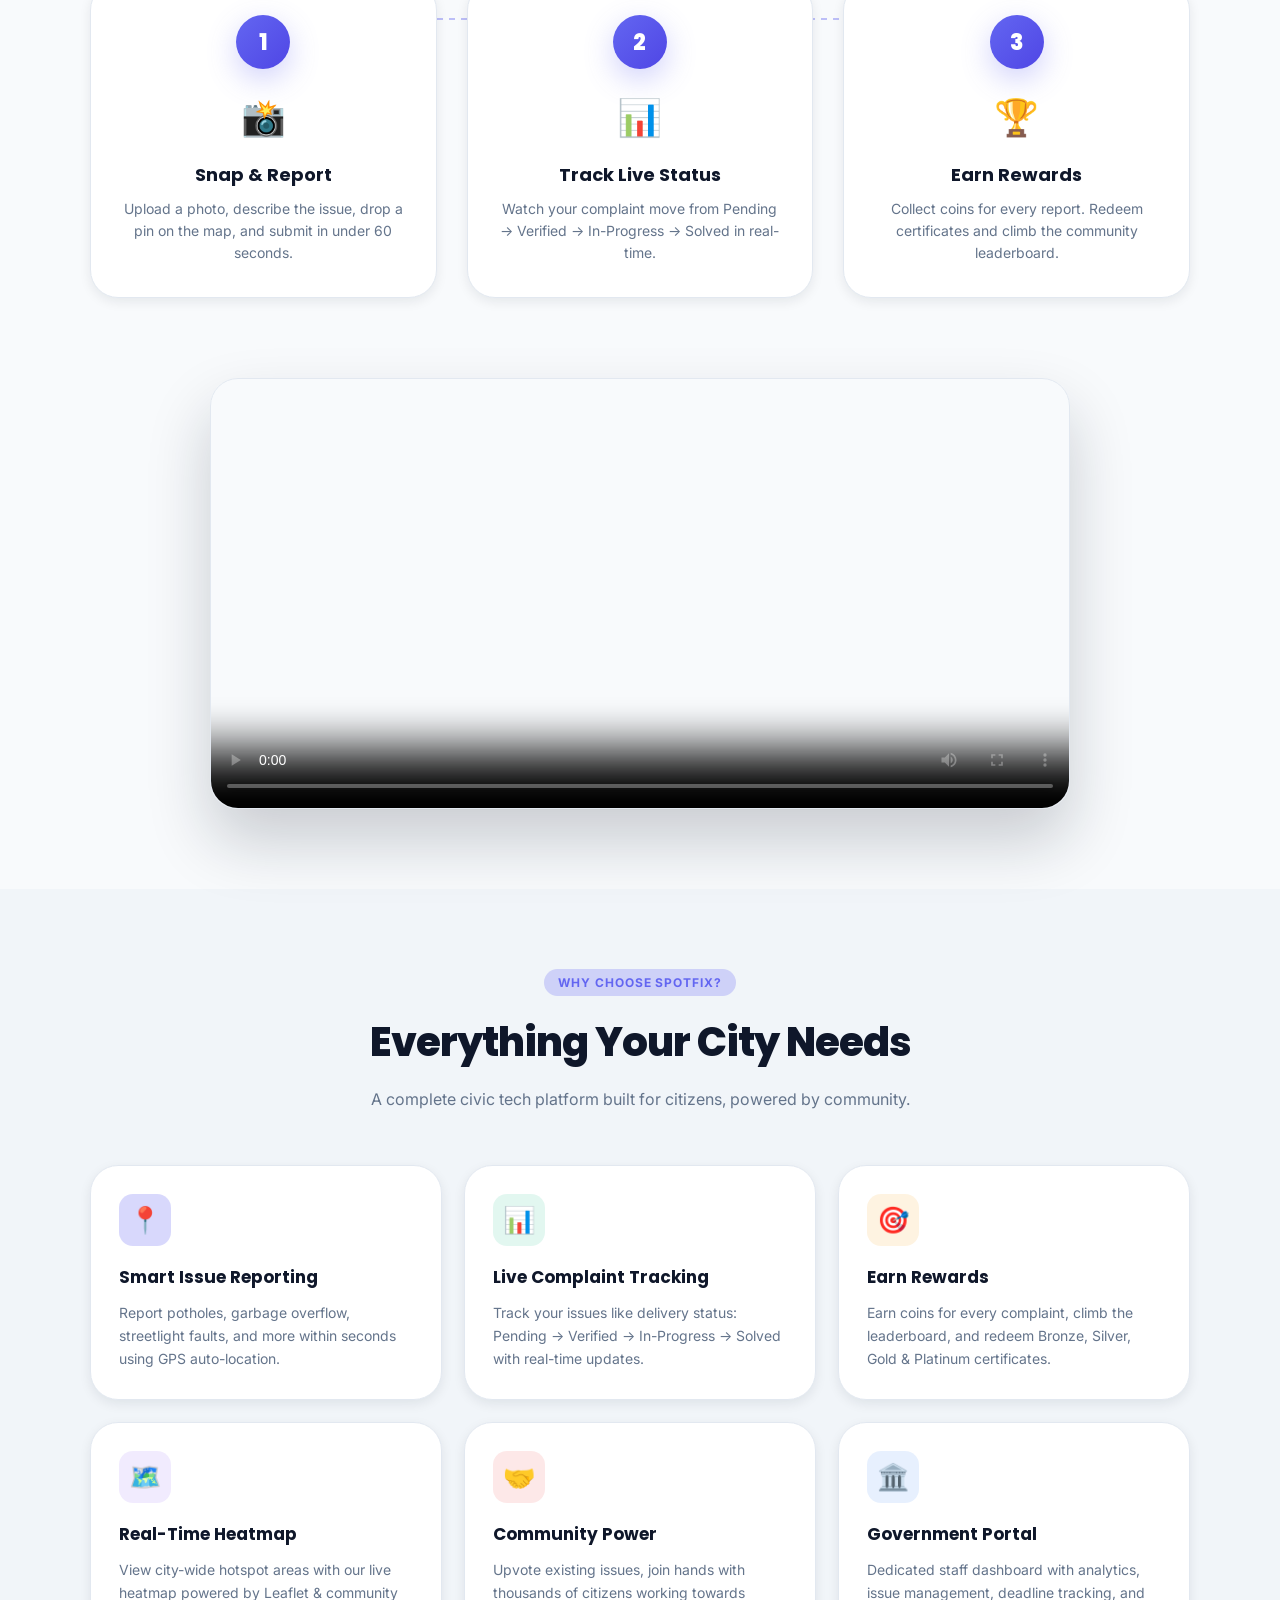
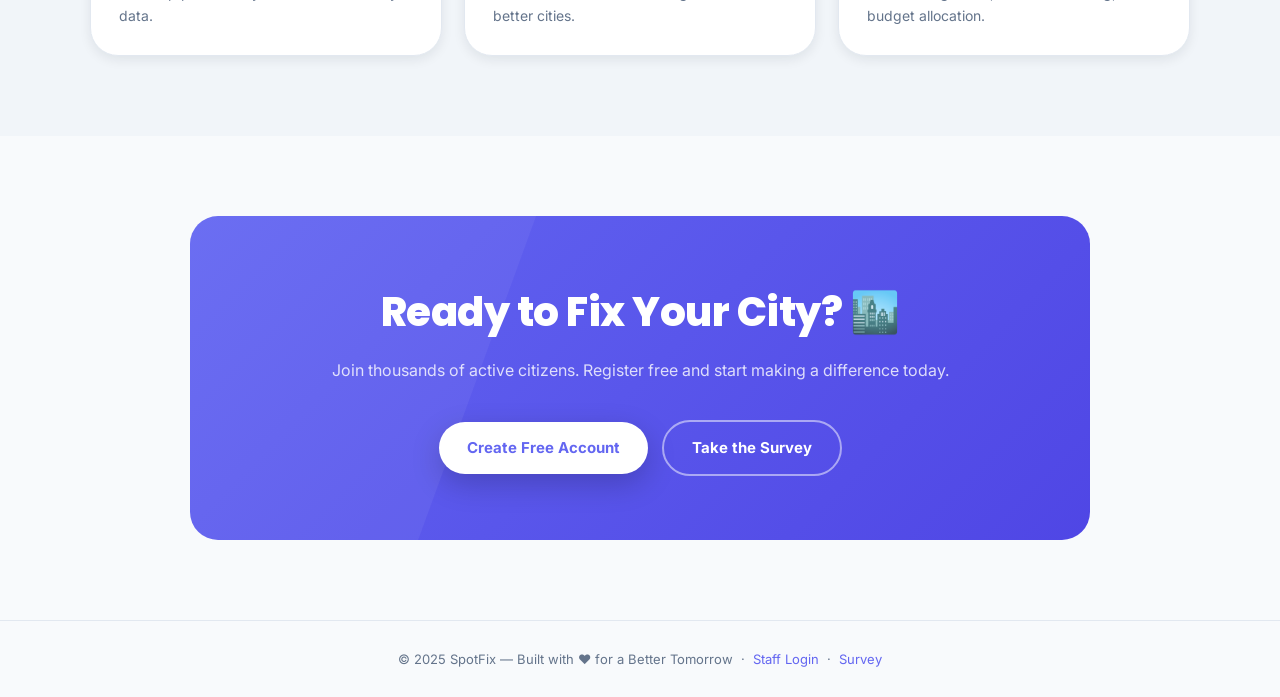
==== commit f0e51b1d: "feat(seo): add OpenGraph and Twitter Card social metadata to core pages" ====
--- a/spotfix/index.html
+++ b/spotfix/index.html
@@ -1,6 +1,11 @@
 <!DOCTYPE html>
 <html lang="en" data-theme="light">
 <head>
+
+  <meta property="og:title" content="SpotFix – Together We Fix Our City">
+  <meta property="og:description" content="Report civic issues, track real-time resolution progress, and earn rewards.">
+  <meta property="og:image" content="logo.png">
+  <meta name="twitter:card" content="summary_large_image">
 <meta charset="UTF-8">
 <meta name="viewport" content="width=device-width, initial-scale=1.0">
 <title>SpotFix – Together We Fix Our City</title>
